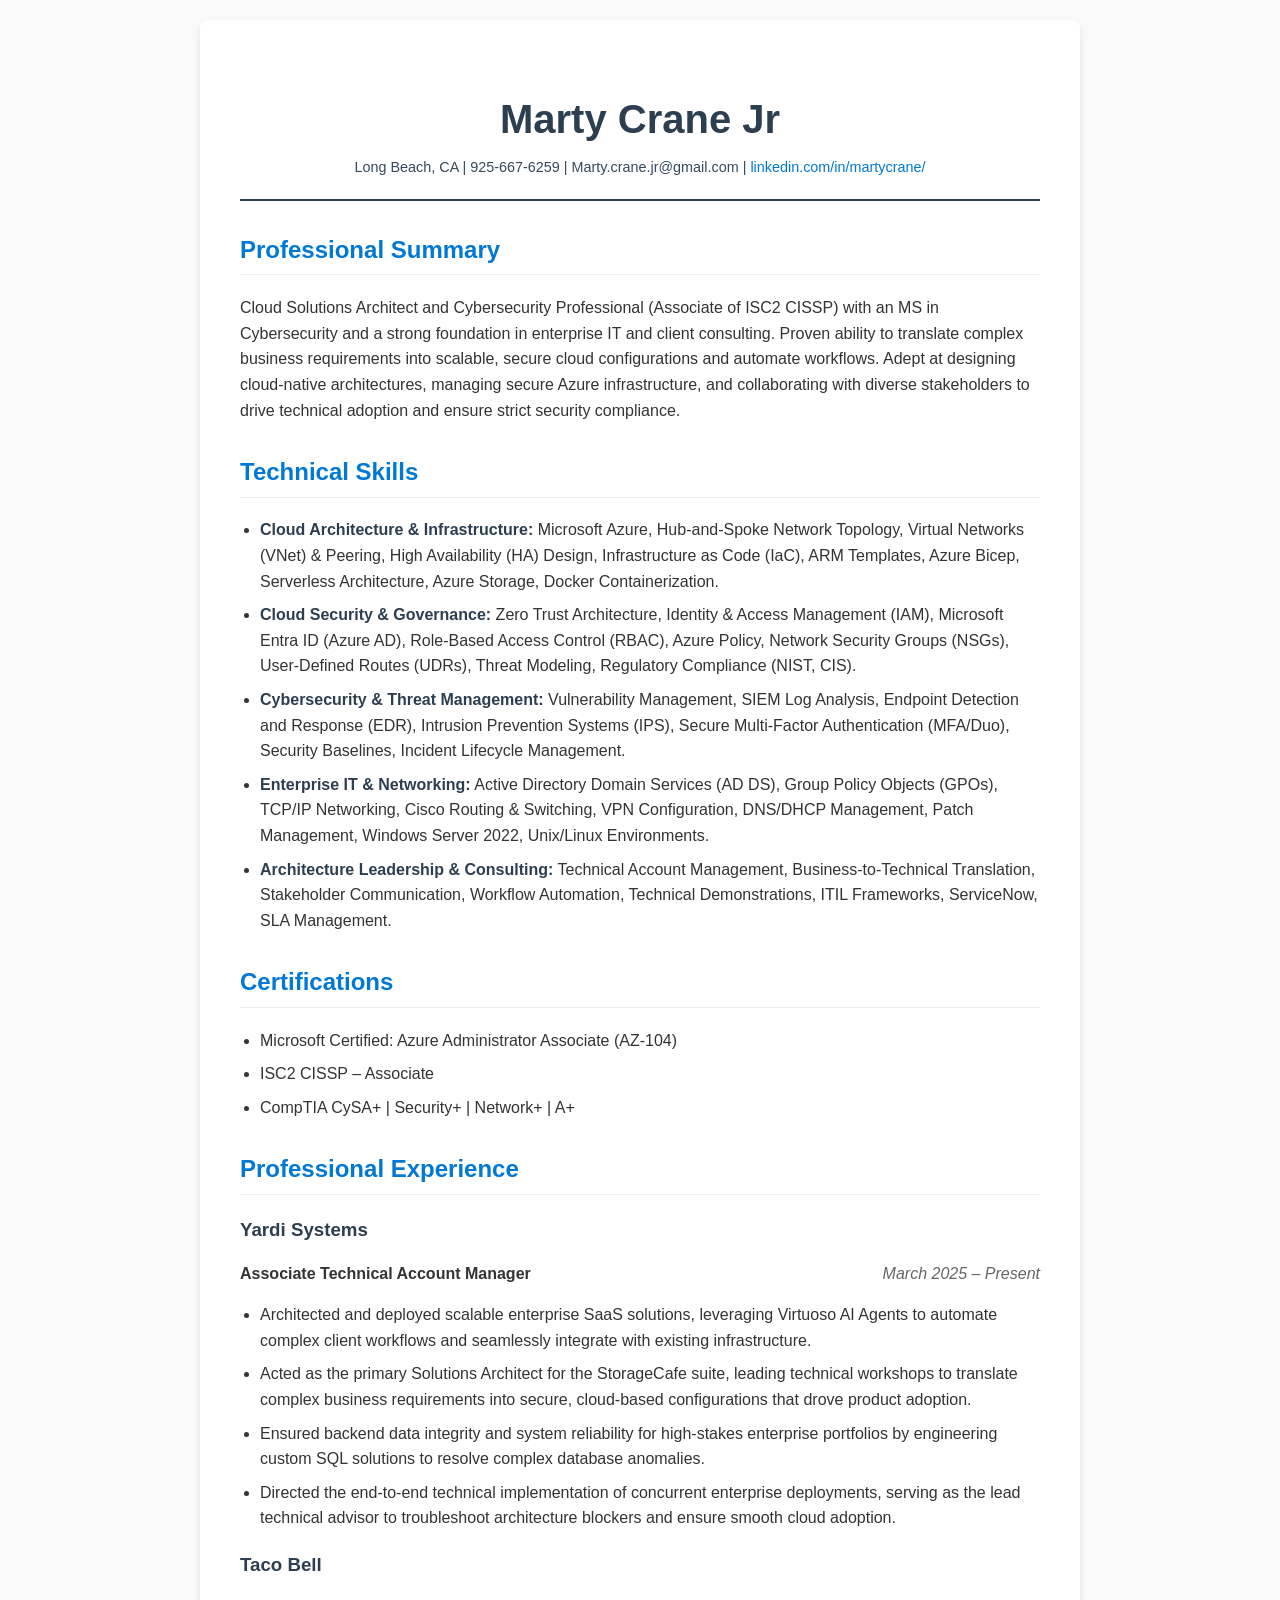
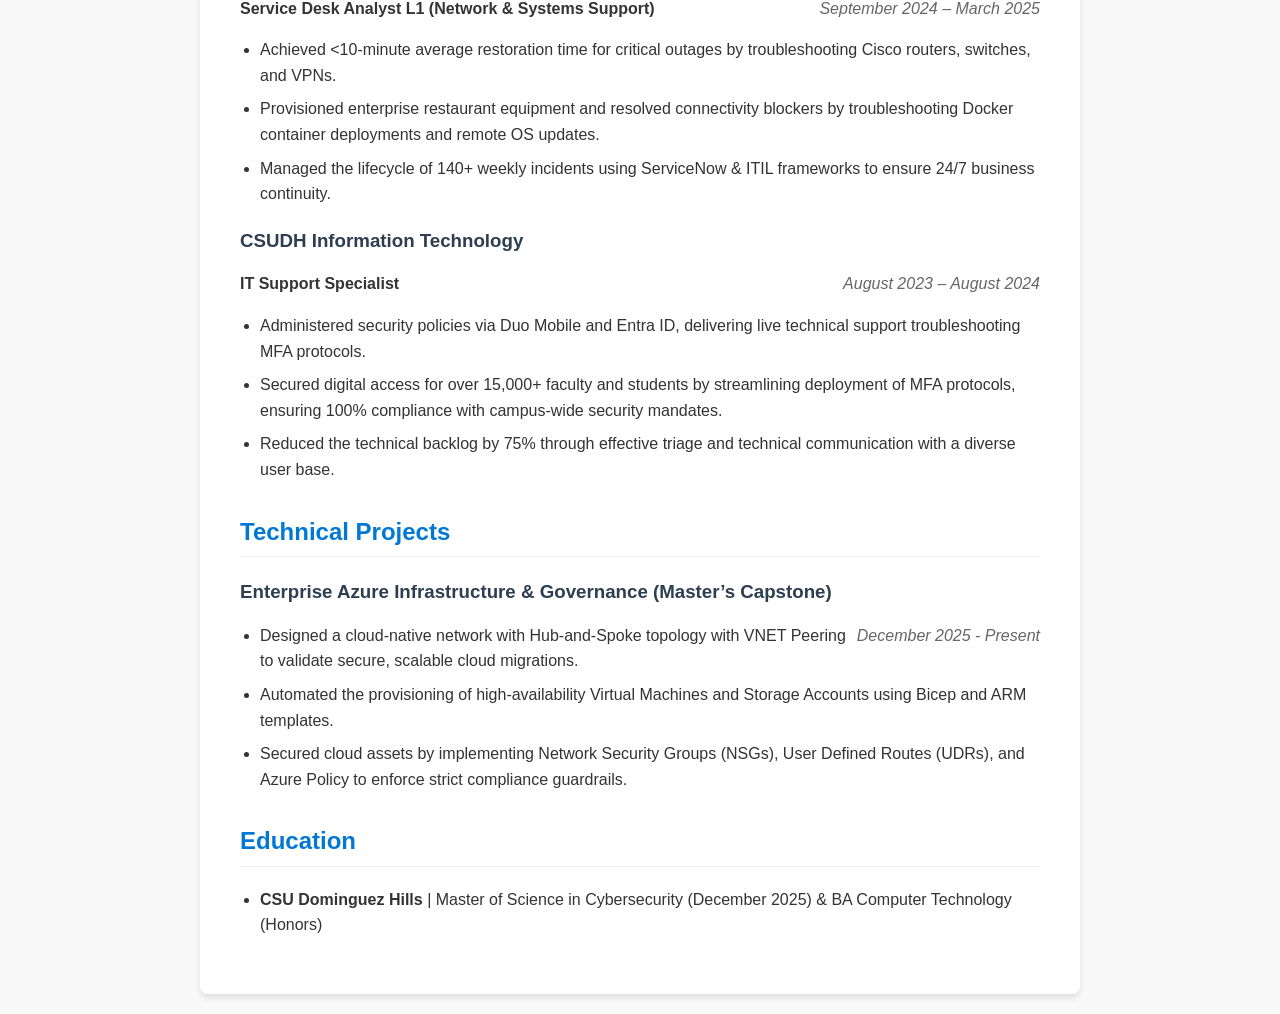
==== index.html @ 8e53faf8 "Initial commit of HTML/CSS resume" ====
<!DOCTYPE html>
<html lang="en">
<head>
    <meta charset="UTF-8">
    <meta name="viewport" content="width=device-width, initial-scale=1.0">
    <title>Marty Crane Jr - Cloud Solutions Architect</title>
    <style>
        :root {
            --primary-color: #2c3e50;
            --secondary-color: #34495e;
            --accent-color: #0078D4; /* Azure Blue */
            --text-color: #333;
            --bg-color: #f9f9f9;
        }

        body {
            font-family: 'Segoe UI', Tahoma, Geneva, Verdana, sans-serif;
            line-height: 1.6;
            color: var(--text-color);
            background-color: var(--bg-color);
            margin: 0;
            padding: 20px;
        }

        .resume-container {
            max-width: 800px;
            margin: 0 auto;
            background: #fff;
            padding: 40px;
            border-radius: 8px;
            box-shadow: 0 4px 6px rgba(0,0,0,0.1);
        }

        header {
            text-align: center;
            border-bottom: 2px solid var(--primary-color);
            padding-bottom: 20px;
            margin-bottom: 30px;
        }

        h1 {
            color: var(--primary-color);
            margin-bottom: 5px;
            font-size: 2.5em;
        }

        .contact-info {
            font-size: 0.9em;
            color: var(--secondary-color);
        }

        .contact-info a {
            color: var(--accent-color);
            text-decoration: none;
        }

        h2 {
            color: var(--accent-color);
            border-bottom: 1px solid #eee;
            padding-bottom: 5px;
            margin-top: 30px;
        }

        h3 {
            color: var(--primary-color);
            margin-bottom: 5px;
        }

        .job-title {
            font-weight: bold;
        }

        .date {
            float: right;
            color: #666;
            font-style: italic;
        }

        ul {
            padding-left: 20px;
        }

        li {
            margin-bottom: 8px;
        }

        .skills-category {
            font-weight: bold;
            color: var(--primary-color);
        }
    </style>
</head>
<body>

<div class="resume-container">
    <header>
        <h1>Marty Crane Jr</h1>
        <div class="contact-info">
            Long Beach, CA | 925-667-6259 | Marty.crane.jr@gmail.com | <a href="https://linkedin.com/in/martycrane/" target="_blank">linkedin.com/in/martycrane/</a>
        </div>
    </header>

    <section>
        <h2>Professional Summary</h2>
        <p>Cloud Solutions Architect and Cybersecurity Professional (Associate of ISC2 CISSP) with an MS in Cybersecurity and a strong foundation in enterprise IT and client consulting. Proven ability to translate complex business requirements into scalable, secure cloud configurations and automate workflows. Adept at designing cloud-native architectures, managing secure Azure infrastructure, and collaborating with diverse stakeholders to drive technical adoption and ensure strict security compliance.</p>
    </section>

    <section>
        <h2>Technical Skills</h2>
        <ul>
            <li><span class="skills-category">Cloud Architecture & Infrastructure:</span> Microsoft Azure, Hub-and-Spoke Network Topology, Virtual Networks (VNet) & Peering, High Availability (HA) Design, Infrastructure as Code (IaC), ARM Templates, Azure Bicep, Serverless Architecture, Azure Storage, Docker Containerization.</li>
            <li><span class="skills-category">Cloud Security & Governance:</span> Zero Trust Architecture, Identity & Access Management (IAM), Microsoft Entra ID (Azure AD), Role-Based Access Control (RBAC), Azure Policy, Network Security Groups (NSGs), User-Defined Routes (UDRs), Threat Modeling, Regulatory Compliance (NIST, CIS).</li>
            <li><span class="skills-category">Cybersecurity & Threat Management:</span> Vulnerability Management, SIEM Log Analysis, Endpoint Detection and Response (EDR), Intrusion Prevention Systems (IPS), Secure Multi-Factor Authentication (MFA/Duo), Security Baselines, Incident Lifecycle Management.</li>
            <li><span class="skills-category">Enterprise IT & Networking:</span> Active Directory Domain Services (AD DS), Group Policy Objects (GPOs), TCP/IP Networking, Cisco Routing & Switching, VPN Configuration, DNS/DHCP Management, Patch Management, Windows Server 2022, Unix/Linux Environments.</li>
            <li><span class="skills-category">Architecture Leadership & Consulting:</span> Technical Account Management, Business-to-Technical Translation, Stakeholder Communication, Workflow Automation, Technical Demonstrations, ITIL Frameworks, ServiceNow, SLA Management.</li>
        </ul>
    </section>

    <section>
        <h2>Certifications</h2>
        <ul>
            <li>Microsoft Certified: Azure Administrator Associate (AZ-104)</li>
            <li>ISC2 CISSP – Associate</li>
            <li>CompTIA CySA+ | Security+ | Network+ | A+</li>
        </ul>
    </section>

    <section>
        <h2>Professional Experience</h2>
        
        <div class="job">
            <h3>Yardi Systems</h3>
            <p><span class="job-title">Associate Technical Account Manager</span> <span class="date">March 2025 – Present</span></p>
            <ul>
                <li>Architected and deployed scalable enterprise SaaS solutions, leveraging Virtuoso AI Agents to automate complex client workflows and seamlessly integrate with existing infrastructure.</li>
                <li>Acted as the primary Solutions Architect for the StorageCafe suite, leading technical workshops to translate complex business requirements into secure, cloud-based configurations that drove product adoption.</li>
                <li>Ensured backend data integrity and system reliability for high-stakes enterprise portfolios by engineering custom SQL solutions to resolve complex database anomalies.</li>
                <li>Directed the end-to-end technical implementation of concurrent enterprise deployments, serving as the lead technical advisor to troubleshoot architecture blockers and ensure smooth cloud adoption.</li>
            </ul>
        </div>

        <div class="job">
            <h3>Taco Bell</h3>
            <p><span class="job-title">Service Desk Analyst L1 (Network & Systems Support)</span> <span class="date">September 2024 – March 2025</span></p>
            <ul>
                <li>Achieved <10-minute average restoration time for critical outages by troubleshooting Cisco routers, switches, and VPNs.</li>
                <li>Provisioned enterprise restaurant equipment and resolved connectivity blockers by troubleshooting Docker container deployments and remote OS updates.</li>
                <li>Managed the lifecycle of 140+ weekly incidents using ServiceNow & ITIL frameworks to ensure 24/7 business continuity.</li>
            </ul>
        </div>

        <div class="job">
            <h3>CSUDH Information Technology</h3>
            <p><span class="job-title">IT Support Specialist</span> <span class="date">August 2023 – August 2024</span></p>
            <ul>
                <li>Administered security policies via Duo Mobile and Entra ID, delivering live technical support troubleshooting MFA protocols.</li>
                <li>Secured digital access for over 15,000+ faculty and students by streamlining deployment of MFA protocols, ensuring 100% compliance with campus-wide security mandates.</li>
                <li>Reduced the technical backlog by 75% through effective triage and technical communication with a diverse user base.</li>
            </ul>
        </div>
    </section>

    <section>
        <h2>Technical Projects</h2>
        
        <div class="project">
            <h3>Enterprise Azure Infrastructure & Governance (Master’s Capstone)</h3>
            <p><span class="date">December 2025 - Present</span></p>
            <ul>
                <li>Designed a cloud-native network with Hub-and-Spoke topology with VNET Peering to validate secure, scalable cloud migrations.</li>
                <li>Automated the provisioning of high-availability Virtual Machines and Storage Accounts using Bicep and ARM templates.</li>
                <li>Secured cloud assets by implementing Network Security Groups (NSGs), User Defined Routes (UDRs), and Azure Policy to enforce strict compliance guardrails.</li>
            </ul>
        </div>
    </section>

    <section>
        <h2>Education</h2>
        <ul>
            <li><strong>CSU Dominguez Hills</strong> | Master of Science in Cybersecurity (December 2025) & BA Computer Technology (Honors)</li>
        </ul>
    </section>
</div>

</body>
</html>
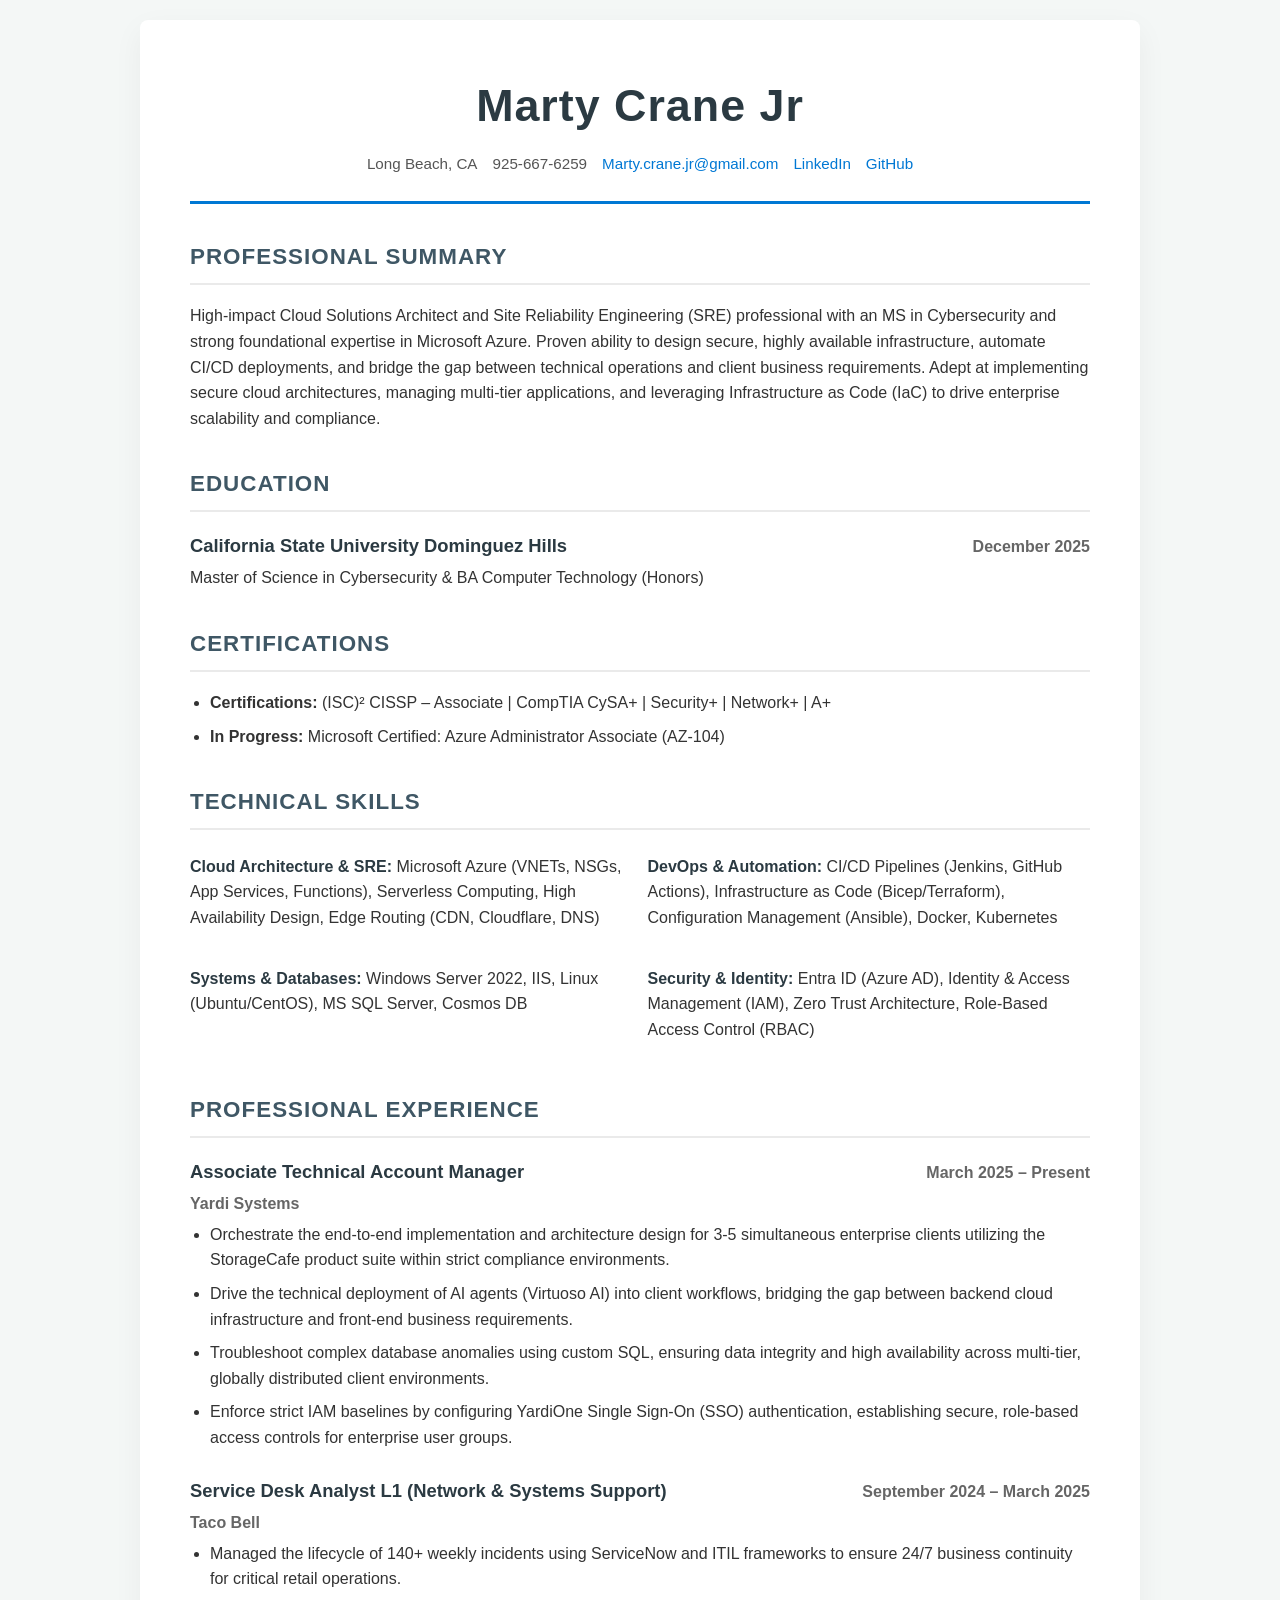
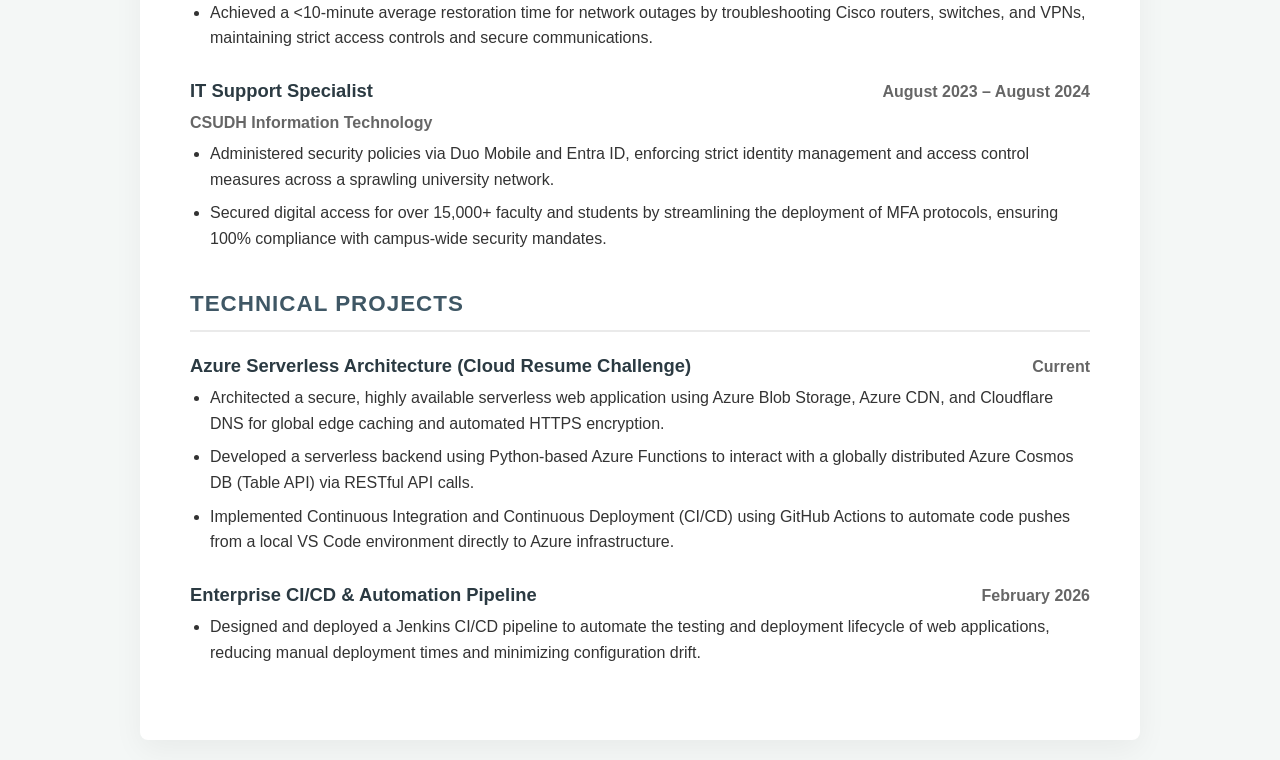
==== commit 08e40b0b: "Updated resume to Cloud Architect focus" ====
--- a/index.html
+++ b/index.html
@@ -6,15 +6,16 @@
     <title>Marty Crane Jr - Cloud Solutions Architect</title>
     <style>
         :root {
-            --primary-color: #2c3e50;
-            --secondary-color: #34495e;
+            --primary-color: #2b3a42;
+            --secondary-color: #3f5765;
             --accent-color: #0078D4; /* Azure Blue */
-            --text-color: #333;
-            --bg-color: #f9f9f9;
+            --text-color: #333333;
+            --bg-color: #f4f7f6;
+            --container-bg: #ffffff;
         }
 
         body {
-            font-family: 'Segoe UI', Tahoma, Geneva, Verdana, sans-serif;
+            font-family: 'Segoe UI', Roboto, Helvetica, Arial, sans-serif;
             line-height: 1.6;
             color: var(--text-color);
             background-color: var(--bg-color);
@@ -22,61 +23,90 @@
             padding: 20px;
         }
 
-        .resume-container {
-            max-width: 800px;
+        .container {
+            max-width: 900px;
             margin: 0 auto;
-            background: #fff;
-            padding: 40px;
+            background: var(--container-bg);
+            padding: 50px;
             border-radius: 8px;
-            box-shadow: 0 4px 6px rgba(0,0,0,0.1);
+            box-shadow: 0 10px 30px rgba(0, 0, 0, 0.05);
         }
 
         header {
             text-align: center;
-            border-bottom: 2px solid var(--primary-color);
-            padding-bottom: 20px;
+            border-bottom: 3px solid var(--accent-color);
+            padding-bottom: 25px;
             margin-bottom: 30px;
         }
 
         h1 {
-            color: var(--primary-color);
-            margin-bottom: 5px;
-            font-size: 2.5em;
+            margin: 0;
+            color: var(--primary-color);
+            font-size: 2.8em;
+            letter-spacing: 1px;
         }
 
         .contact-info {
-            font-size: 0.9em;
-            color: var(--secondary-color);
+            font-size: 0.95em;
+            color: #555;
+            margin-top: 10px;
+            display: flex;
+            flex-wrap: wrap;
+            justify-content: center;
+            gap: 15px;
         }
 
         .contact-info a {
             color: var(--accent-color);
             text-decoration: none;
+            transition: color 0.3s ease;
+        }
+
+        .contact-info a:hover {
+            color: var(--primary-color);
+            text-decoration: underline;
         }
 
         h2 {
-            color: var(--accent-color);
-            border-bottom: 1px solid #eee;
-            padding-bottom: 5px;
-            margin-top: 30px;
-        }
-
-        h3 {
-            color: var(--primary-color);
+            color: var(--secondary-color);
+            border-bottom: 2px solid #eaeaea;
+            padding-bottom: 8px;
+            margin-top: 35px;
+            font-size: 1.4em;
+            text-transform: uppercase;
+            letter-spacing: 1px;
+        }
+
+        .section-item {
+            margin-bottom: 25px;
+        }
+
+        .flex-heading {
+            display: flex;
+            justify-content: space-between;
+            align-items: baseline;
+            flex-wrap: wrap;
             margin-bottom: 5px;
         }
 
-        .job-title {
-            font-weight: bold;
-        }
-
-        .date {
-            float: right;
+        .job-title, .project-title {
+            font-weight: 700;
+            color: var(--primary-color);
+            font-size: 1.15em;
+        }
+
+        .company, .date {
+            font-weight: 600;
             color: #666;
-            font-style: italic;
+        }
+
+        p {
+            margin-top: 5px;
+            margin-bottom: 15px;
         }
 
         ul {
+            margin-top: 5px;
             padding-left: 20px;
         }
 
@@ -84,103 +114,150 @@
             margin-bottom: 8px;
         }
 
-        .skills-category {
-            font-weight: bold;
-            color: var(--primary-color);
+        .skills-grid {
+            display: grid;
+            grid-template-columns: 1fr;
+            gap: 15px;
+        }
+
+        .skills-category strong {
+            color: var(--primary-color);
+        }
+
+        .counter-section {
+            text-align: center;
+            margin-top: 40px;
+            padding-top: 20px;
+            border-top: 1px dashed #ccc;
+            font-size: 0.9em;
+            color: #777;
+        }
+
+        @media (min-width: 768px) {
+            .skills-grid {
+                grid-template-columns: 1fr 1fr;
+            }
         }
     </style>
 </head>
 <body>
-
-<div class="resume-container">
-    <header>
-        <h1>Marty Crane Jr</h1>
-        <div class="contact-info">
-            Long Beach, CA | 925-667-6259 | Marty.crane.jr@gmail.com | <a href="https://linkedin.com/in/martycrane/" target="_blank">linkedin.com/in/martycrane/</a>
-        </div>
-    </header>
-
-    <section>
-        <h2>Professional Summary</h2>
-        <p>Cloud Solutions Architect and Cybersecurity Professional (Associate of ISC2 CISSP) with an MS in Cybersecurity and a strong foundation in enterprise IT and client consulting. Proven ability to translate complex business requirements into scalable, secure cloud configurations and automate workflows. Adept at designing cloud-native architectures, managing secure Azure infrastructure, and collaborating with diverse stakeholders to drive technical adoption and ensure strict security compliance.</p>
-    </section>
-
-    <section>
-        <h2>Technical Skills</h2>
-        <ul>
-            <li><span class="skills-category">Cloud Architecture & Infrastructure:</span> Microsoft Azure, Hub-and-Spoke Network Topology, Virtual Networks (VNet) & Peering, High Availability (HA) Design, Infrastructure as Code (IaC), ARM Templates, Azure Bicep, Serverless Architecture, Azure Storage, Docker Containerization.</li>
-            <li><span class="skills-category">Cloud Security & Governance:</span> Zero Trust Architecture, Identity & Access Management (IAM), Microsoft Entra ID (Azure AD), Role-Based Access Control (RBAC), Azure Policy, Network Security Groups (NSGs), User-Defined Routes (UDRs), Threat Modeling, Regulatory Compliance (NIST, CIS).</li>
-            <li><span class="skills-category">Cybersecurity & Threat Management:</span> Vulnerability Management, SIEM Log Analysis, Endpoint Detection and Response (EDR), Intrusion Prevention Systems (IPS), Secure Multi-Factor Authentication (MFA/Duo), Security Baselines, Incident Lifecycle Management.</li>
-            <li><span class="skills-category">Enterprise IT & Networking:</span> Active Directory Domain Services (AD DS), Group Policy Objects (GPOs), TCP/IP Networking, Cisco Routing & Switching, VPN Configuration, DNS/DHCP Management, Patch Management, Windows Server 2022, Unix/Linux Environments.</li>
-            <li><span class="skills-category">Architecture Leadership & Consulting:</span> Technical Account Management, Business-to-Technical Translation, Stakeholder Communication, Workflow Automation, Technical Demonstrations, ITIL Frameworks, ServiceNow, SLA Management.</li>
-        </ul>
-    </section>
-
-    <section>
-        <h2>Certifications</h2>
-        <ul>
-            <li>Microsoft Certified: Azure Administrator Associate (AZ-104)</li>
-            <li>ISC2 CISSP – Associate</li>
-            <li>CompTIA CySA+ | Security+ | Network+ | A+</li>
-        </ul>
-    </section>
-
-    <section>
-        <h2>Professional Experience</h2>
-        
-        <div class="job">
-            <h3>Yardi Systems</h3>
-            <p><span class="job-title">Associate Technical Account Manager</span> <span class="date">March 2025 – Present</span></p>
+    <div class="container">
+        <header>
+            <h1>Marty Crane Jr</h1>
+            <div class="contact-info">
+                <span>Long Beach, CA</span>
+                <span>925-667-6259</span>
+                <a href="mailto:Marty.crane.jr@gmail.com">Marty.crane.jr@gmail.com</a>
+                <a href="https://linkedin.com/in/martycrane/" target="_blank">LinkedIn</a>
+                <a href="https://github.com/MrGolbez" target="_blank">GitHub</a>
+            </div>
+        </header>
+
+        <section>
+            <h2>Professional Summary</h2>
+            <p>High-impact Cloud Solutions Architect and Site Reliability Engineering (SRE) professional with an MS in Cybersecurity and strong foundational expertise in Microsoft Azure. Proven ability to design secure, highly available infrastructure, automate CI/CD deployments, and bridge the gap between technical operations and client business requirements. Adept at implementing secure cloud architectures, managing multi-tier applications, and leveraging Infrastructure as Code (IaC) to drive enterprise scalability and compliance.</p>
+        </section>
+
+        <section>
+            <h2>Education</h2>
+            <div class="section-item">
+                <div class="flex-heading">
+                    <span class="job-title">California State University Dominguez Hills</span>
+                    <span class="date">December 2025</span>
+                </div>
+                <p>Master of Science in Cybersecurity & BA Computer Technology (Honors)</p>
+            </div>
+        </section>
+
+        <section>
+            <h2>Certifications</h2>
             <ul>
-                <li>Architected and deployed scalable enterprise SaaS solutions, leveraging Virtuoso AI Agents to automate complex client workflows and seamlessly integrate with existing infrastructure.</li>
-                <li>Acted as the primary Solutions Architect for the StorageCafe suite, leading technical workshops to translate complex business requirements into secure, cloud-based configurations that drove product adoption.</li>
-                <li>Ensured backend data integrity and system reliability for high-stakes enterprise portfolios by engineering custom SQL solutions to resolve complex database anomalies.</li>
-                <li>Directed the end-to-end technical implementation of concurrent enterprise deployments, serving as the lead technical advisor to troubleshoot architecture blockers and ensure smooth cloud adoption.</li>
+                <li><strong>Certifications:</strong> (ISC)² CISSP – Associate | CompTIA CySA+ | Security+ | Network+ | A+</li>
+                <li><strong>In Progress:</strong> Microsoft Certified: Azure Administrator Associate (AZ-104)</li>
             </ul>
-        </div>
-
-        <div class="job">
-            <h3>Taco Bell</h3>
-            <p><span class="job-title">Service Desk Analyst L1 (Network & Systems Support)</span> <span class="date">September 2024 – March 2025</span></p>
-            <ul>
-                <li>Achieved <10-minute average restoration time for critical outages by troubleshooting Cisco routers, switches, and VPNs.</li>
-                <li>Provisioned enterprise restaurant equipment and resolved connectivity blockers by troubleshooting Docker container deployments and remote OS updates.</li>
-                <li>Managed the lifecycle of 140+ weekly incidents using ServiceNow & ITIL frameworks to ensure 24/7 business continuity.</li>
-            </ul>
-        </div>
-
-        <div class="job">
-            <h3>CSUDH Information Technology</h3>
-            <p><span class="job-title">IT Support Specialist</span> <span class="date">August 2023 – August 2024</span></p>
-            <ul>
-                <li>Administered security policies via Duo Mobile and Entra ID, delivering live technical support troubleshooting MFA protocols.</li>
-                <li>Secured digital access for over 15,000+ faculty and students by streamlining deployment of MFA protocols, ensuring 100% compliance with campus-wide security mandates.</li>
-                <li>Reduced the technical backlog by 75% through effective triage and technical communication with a diverse user base.</li>
-            </ul>
-        </div>
-    </section>
-
-    <section>
-        <h2>Technical Projects</h2>
-        
-        <div class="project">
-            <h3>Enterprise Azure Infrastructure & Governance (Master’s Capstone)</h3>
-            <p><span class="date">December 2025 - Present</span></p>
-            <ul>
-                <li>Designed a cloud-native network with Hub-and-Spoke topology with VNET Peering to validate secure, scalable cloud migrations.</li>
-                <li>Automated the provisioning of high-availability Virtual Machines and Storage Accounts using Bicep and ARM templates.</li>
-                <li>Secured cloud assets by implementing Network Security Groups (NSGs), User Defined Routes (UDRs), and Azure Policy to enforce strict compliance guardrails.</li>
-            </ul>
-        </div>
-    </section>
-
-    <section>
-        <h2>Education</h2>
-        <ul>
-            <li><strong>CSU Dominguez Hills</strong> | Master of Science in Cybersecurity (December 2025) & BA Computer Technology (Honors)</li>
-        </ul>
-    </section>
-</div>
-
-</body>
-</html>+        </section>
+
+        <section>
+            <h2>Technical Skills</h2>
+            <div class="skills-grid">
+                <div class="skills-category">
+                    <p><strong>Cloud Architecture & SRE:</strong> Microsoft Azure (VNETs, NSGs, App Services, Functions), Serverless Computing, High Availability Design, Edge Routing (CDN, Cloudflare, DNS)</p>
+                </div>
+                <div class="skills-category">
+                    <p><strong>DevOps & Automation:</strong> CI/CD Pipelines (Jenkins, GitHub Actions), Infrastructure as Code (Bicep/Terraform), Configuration Management (Ansible), Docker, Kubernetes</p>
+                </div>
+                <div class="skills-category">
+                    <p><strong>Systems & Databases:</strong> Windows Server 2022, IIS, Linux (Ubuntu/CentOS), MS SQL Server, Cosmos DB</p>
+                </div>
+                <div class="skills-category">
+                    <p><strong>Security & Identity:</strong> Entra ID (Azure AD), Identity & Access Management (IAM), Zero Trust Architecture, Role-Based Access Control (RBAC)</p>
+                </div>
+            </div>
+        </section>
+
+        <section>
+            <h2>Professional Experience</h2>
+            
+            <div class="section-item">
+                <div class="flex-heading">
+                    <span class="job-title">Associate Technical Account Manager</span>
+                    <span class="date">March 2025 – Present</span>
+                </div>
+                <div class="company">Yardi Systems</div>
+                <ul>
+                    <li>Orchestrate the end-to-end implementation and architecture design for 3-5 simultaneous enterprise clients utilizing the StorageCafe product suite within strict compliance environments.</li>
+                    <li>Drive the technical deployment of AI agents (Virtuoso AI) into client workflows, bridging the gap between backend cloud infrastructure and front-end business requirements.</li>
+                    <li>Troubleshoot complex database anomalies using custom SQL, ensuring data integrity and high availability across multi-tier, globally distributed client environments.</li>
+                    <li>Enforce strict IAM baselines by configuring YardiOne Single Sign-On (SSO) authentication, establishing secure, role-based access controls for enterprise user groups.</li>
+                </ul>
+            </div>
+
+            <div class="section-item">
+                <div class="flex-heading">
+                    <span class="job-title">Service Desk Analyst L1 (Network & Systems Support)</span>
+                    <span class="date">September 2024 – March 2025</span>
+                </div>
+                <div class="company">Taco Bell</div>
+                <ul>
+                    <li>Managed the lifecycle of 140+ weekly incidents using ServiceNow and ITIL frameworks to ensure 24/7 business continuity for critical retail operations.</li>
+                    <li>Achieved a <10-minute average restoration time for network outages by troubleshooting Cisco routers, switches, and VPNs, maintaining strict access controls and secure communications.</li>
+                </ul>
+            </div>
+
+            <div class="section-item">
+                <div class="flex-heading">
+                    <span class="job-title">IT Support Specialist</span>
+                    <span class="date">August 2023 – August 2024</span>
+                </div>
+                <div class="company">CSUDH Information Technology</div>
+                <ul>
+                    <li>Administered security policies via Duo Mobile and Entra ID, enforcing strict identity management and access control measures across a sprawling university network.</li>
+                    <li>Secured digital access for over 15,000+ faculty and students by streamlining the deployment of MFA protocols, ensuring 100% compliance with campus-wide security mandates.</li>
+                </ul>
+            </div>
+        </section>
+
+        <section>
+            <h2>Technical Projects</h2>
+            
+            <div class="section-item">
+                <div class="flex-heading">
+                    <span class="project-title">Azure Serverless Architecture (Cloud Resume Challenge)</span>
+                    <span class="date">Current</span>
+                </div>
+                <ul>
+                    <li>Architected a secure, highly available serverless web application using Azure Blob Storage, Azure CDN, and Cloudflare DNS for global edge caching and automated HTTPS encryption.</li>
+                    <li>Developed a serverless backend using Python-based Azure Functions to interact with a globally distributed Azure Cosmos DB (Table API) via RESTful API calls.</li>
+                    <li>Implemented Continuous Integration and Continuous Deployment (CI/CD) using GitHub Actions to automate code pushes from a local VS Code environment directly to Azure infrastructure.</li>
+                </ul>
+            </div>
+
+            <div class="section-item">
+                <div class="flex-heading">
+                    <span class="project-title">Enterprise CI/CD & Automation Pipeline</span>
+                    <span class="date">February 2026</span>
+                </div>
+                <ul>
+                    <li>Designed and deployed a Jenkins CI/CD pipeline to automate the testing and deployment lifecycle of web applications, reducing manual deployment times and minimizing configuration drift.</li>
+                </ul>
+            </div>
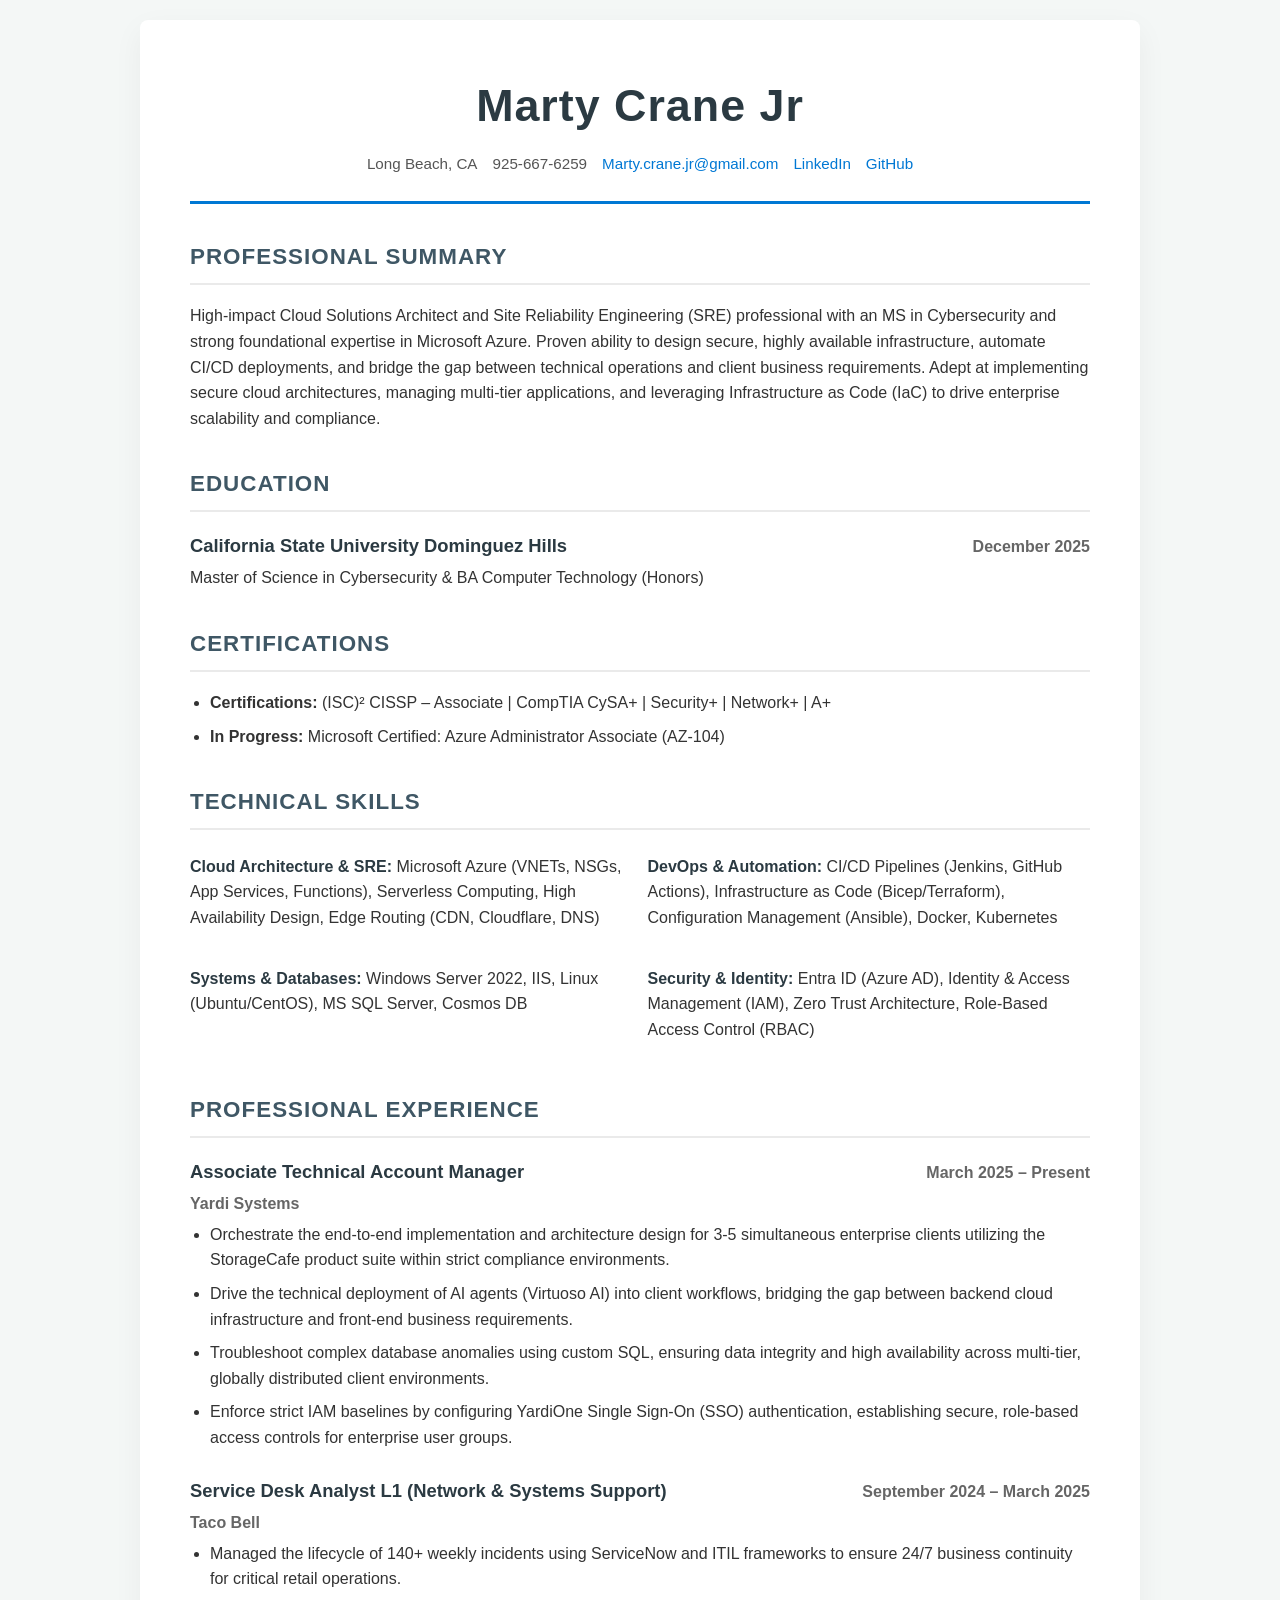
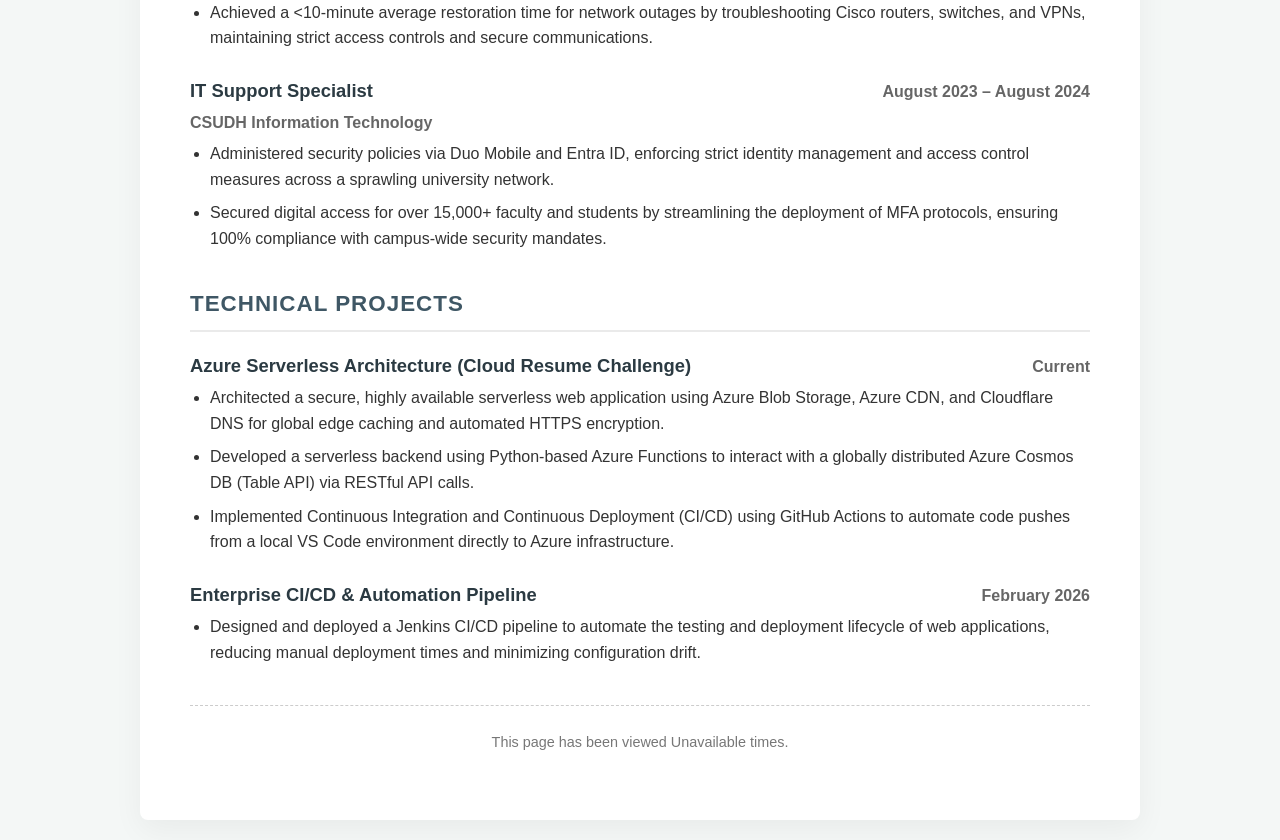
==== commit e6379e5d: "Add visitor count feature to resume page" ====
--- a/index.html
+++ b/index.html
@@ -260,4 +260,47 @@
                 <ul>
                     <li>Designed and deployed a Jenkins CI/CD pipeline to automate the testing and deployment lifecycle of web applications, reducing manual deployment times and minimizing configuration drift.</li>
                 </ul>
-            </div>+            </div>
+        </section>
+
+        <footer class="counter-section">
+            <p>This page has been viewed <span id="visitor-count" data-api-url="">Loading...</span> times.</p>
+        </footer>
+    </div>
+
+    <script>
+        async function loadVisitorCount() {
+            const counterElement = document.getElementById("visitor-count");
+
+            if (!counterElement) {
+                return;
+            }
+
+            const configuredApiUrl = counterElement.dataset.apiUrl;
+            const isLocalHost = window.location.hostname === "localhost" || window.location.hostname === "127.0.0.1" || window.location.hostname === "";
+            const apiUrl = configuredApiUrl || (isLocalHost
+                ? "http://localhost:7071/api/GetResumeCounter"
+                : "/api/GetResumeCounter");
+
+            try {
+                const response = await fetch(apiUrl, {
+                    method: "GET",
+                    headers: { "Accept": "application/json" }
+                });
+
+                if (!response.ok) {
+                    throw new Error("Counter request failed.");
+                }
+
+                const data = await response.json();
+                counterElement.textContent = typeof data.count === "number" ? String(data.count) : "Unavailable";
+            } catch (error) {
+                console.error("Unable to load visitor count.", error);
+                counterElement.textContent = "Unavailable";
+            }
+        }
+
+        loadVisitorCount();
+    </script>
+</body>
+</html>
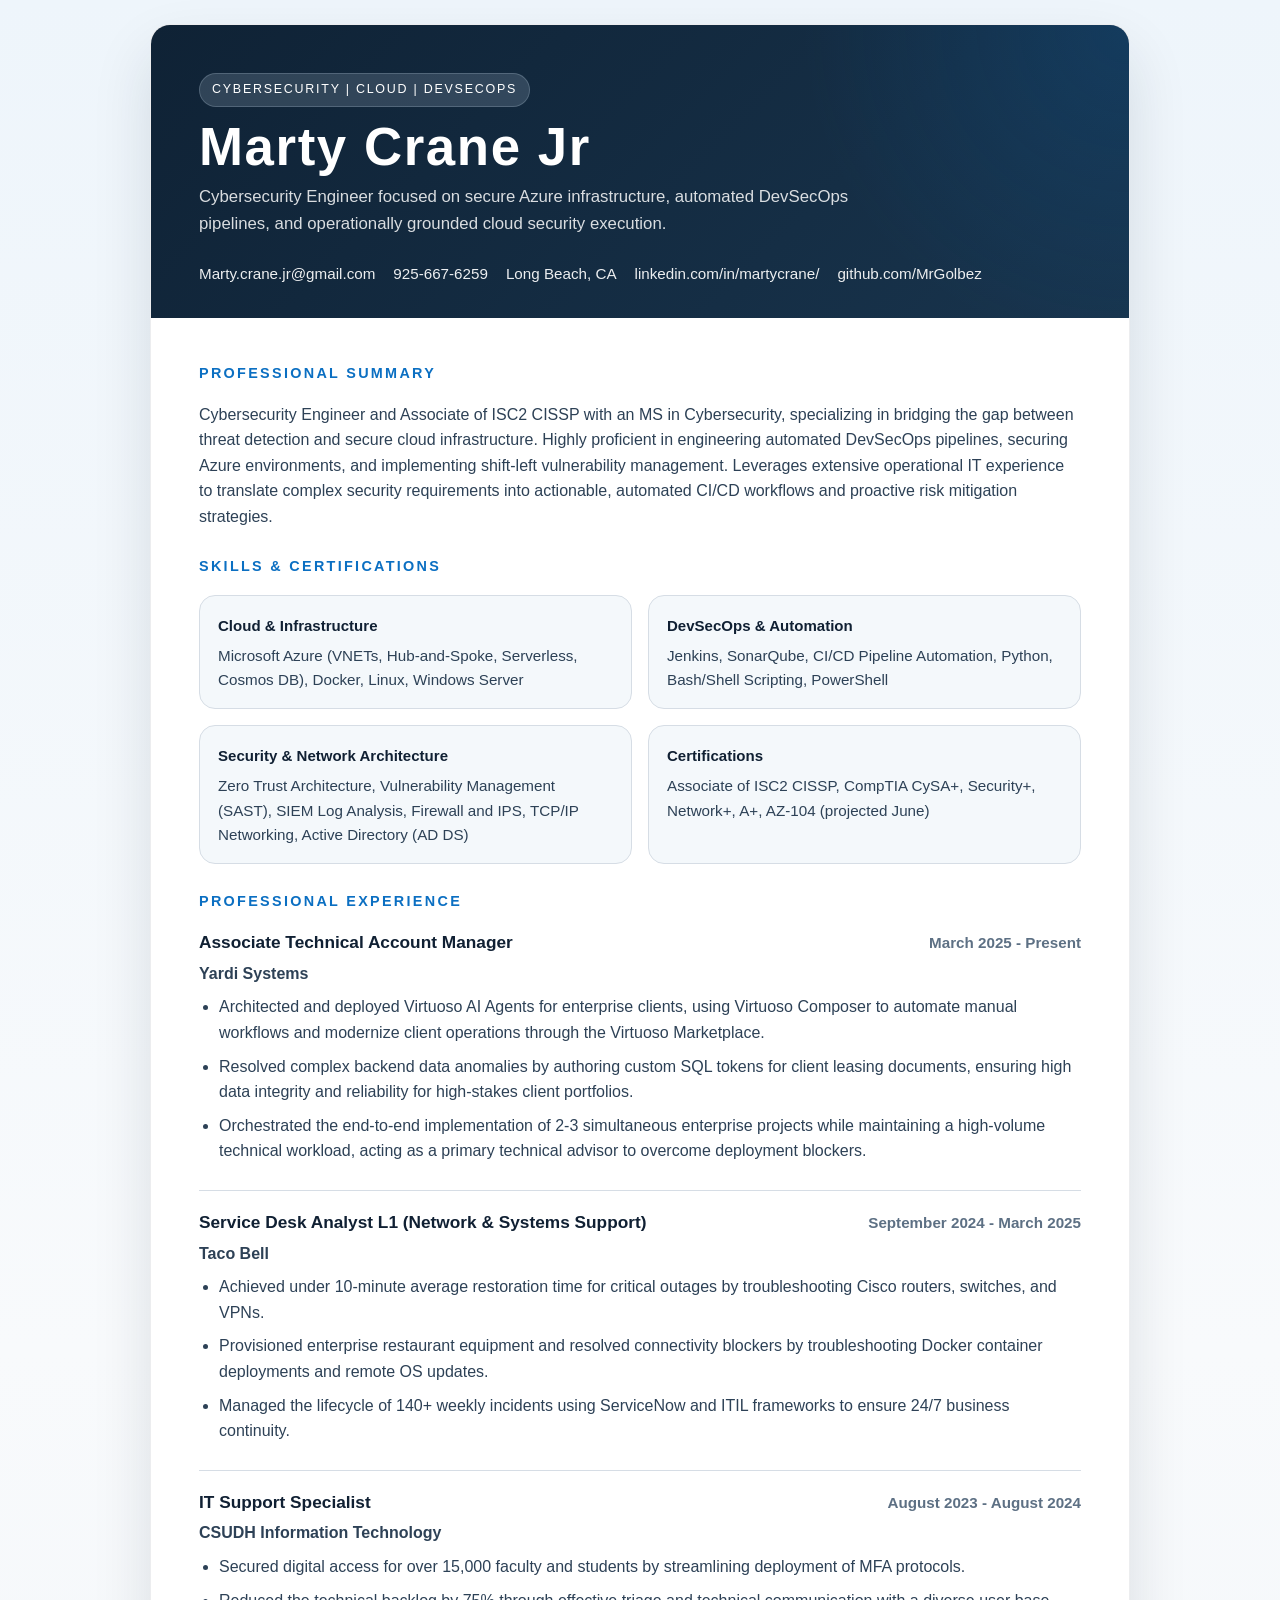
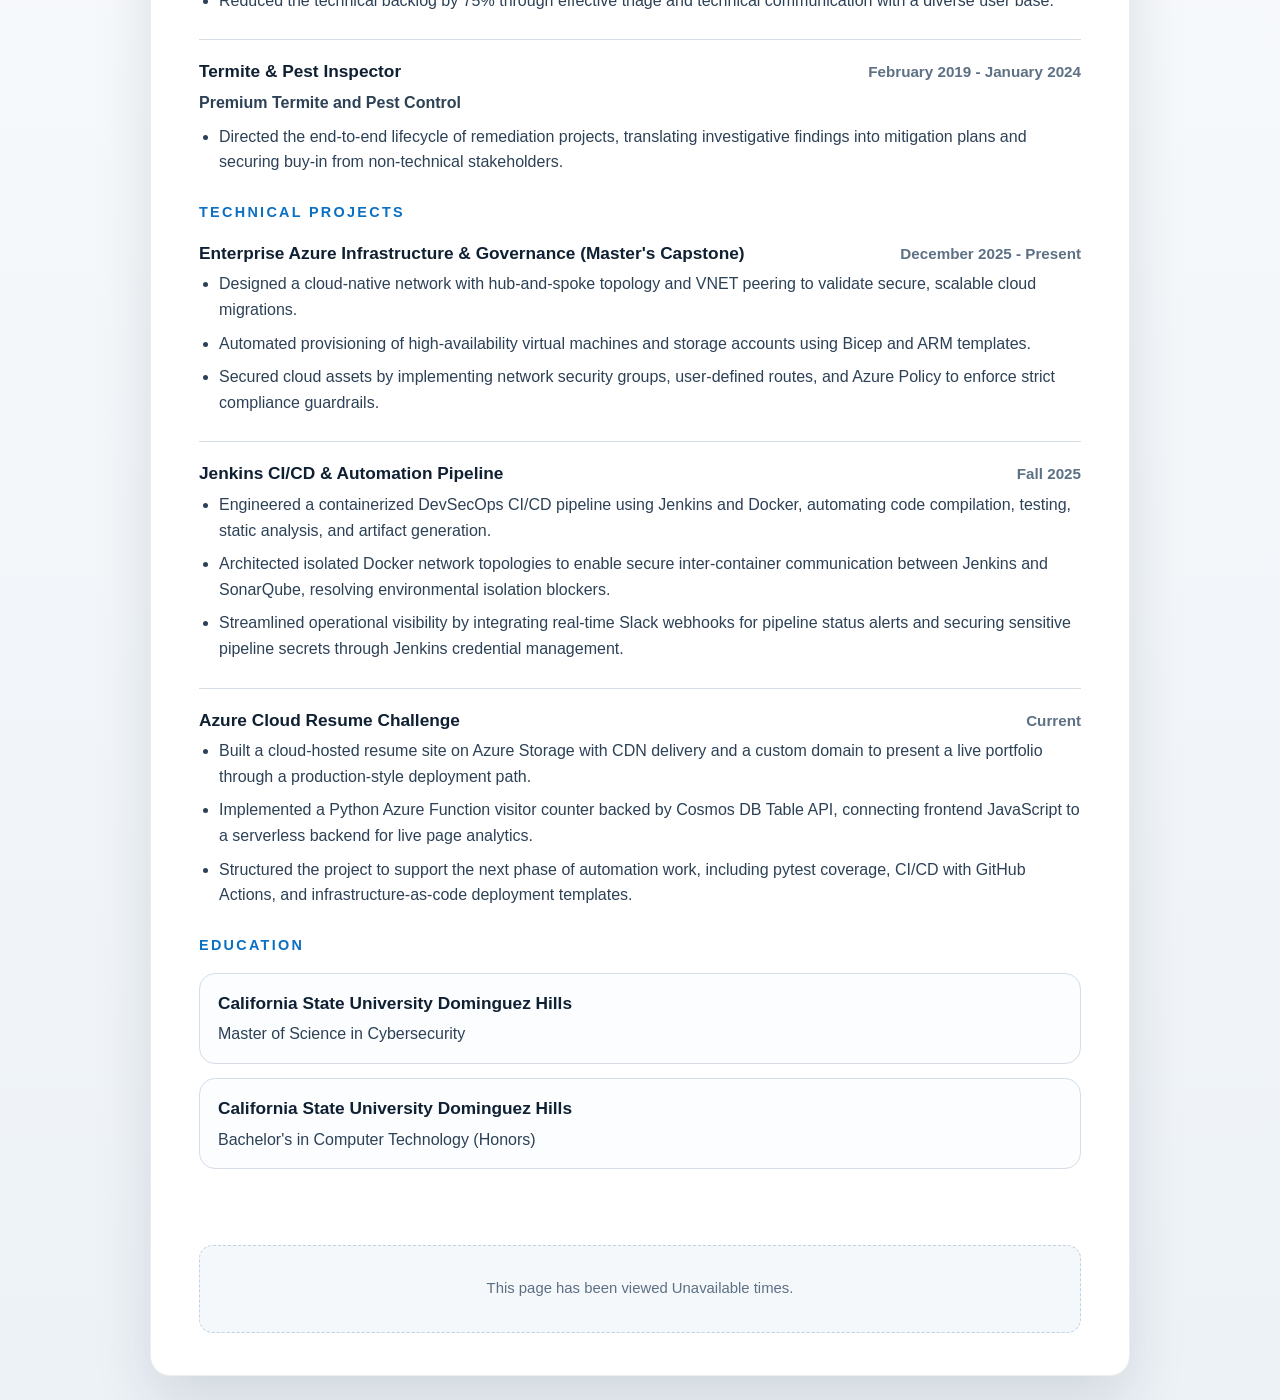
==== commit da70a4e2: "Split front end code into html, css, and js files for easier maintenance" ====
--- a/index.html
+++ b/index.html
@@ -3,304 +3,165 @@
 <head>
     <meta charset="UTF-8">
     <meta name="viewport" content="width=device-width, initial-scale=1.0">
-    <title>Marty Crane Jr - Cloud Solutions Architect</title>
-    <style>
-        :root {
-            --primary-color: #2b3a42;
-            --secondary-color: #3f5765;
-            --accent-color: #0078D4; /* Azure Blue */
-            --text-color: #333333;
-            --bg-color: #f4f7f6;
-            --container-bg: #ffffff;
-        }
-
-        body {
-            font-family: 'Segoe UI', Roboto, Helvetica, Arial, sans-serif;
-            line-height: 1.6;
-            color: var(--text-color);
-            background-color: var(--bg-color);
-            margin: 0;
-            padding: 20px;
-        }
-
-        .container {
-            max-width: 900px;
-            margin: 0 auto;
-            background: var(--container-bg);
-            padding: 50px;
-            border-radius: 8px;
-            box-shadow: 0 10px 30px rgba(0, 0, 0, 0.05);
-        }
-
-        header {
-            text-align: center;
-            border-bottom: 3px solid var(--accent-color);
-            padding-bottom: 25px;
-            margin-bottom: 30px;
-        }
-
-        h1 {
-            margin: 0;
-            color: var(--primary-color);
-            font-size: 2.8em;
-            letter-spacing: 1px;
-        }
-
-        .contact-info {
-            font-size: 0.95em;
-            color: #555;
-            margin-top: 10px;
-            display: flex;
-            flex-wrap: wrap;
-            justify-content: center;
-            gap: 15px;
-        }
-
-        .contact-info a {
-            color: var(--accent-color);
-            text-decoration: none;
-            transition: color 0.3s ease;
-        }
-
-        .contact-info a:hover {
-            color: var(--primary-color);
-            text-decoration: underline;
-        }
-
-        h2 {
-            color: var(--secondary-color);
-            border-bottom: 2px solid #eaeaea;
-            padding-bottom: 8px;
-            margin-top: 35px;
-            font-size: 1.4em;
-            text-transform: uppercase;
-            letter-spacing: 1px;
-        }
-
-        .section-item {
-            margin-bottom: 25px;
-        }
-
-        .flex-heading {
-            display: flex;
-            justify-content: space-between;
-            align-items: baseline;
-            flex-wrap: wrap;
-            margin-bottom: 5px;
-        }
-
-        .job-title, .project-title {
-            font-weight: 700;
-            color: var(--primary-color);
-            font-size: 1.15em;
-        }
-
-        .company, .date {
-            font-weight: 600;
-            color: #666;
-        }
-
-        p {
-            margin-top: 5px;
-            margin-bottom: 15px;
-        }
-
-        ul {
-            margin-top: 5px;
-            padding-left: 20px;
-        }
-
-        li {
-            margin-bottom: 8px;
-        }
-
-        .skills-grid {
-            display: grid;
-            grid-template-columns: 1fr;
-            gap: 15px;
-        }
-
-        .skills-category strong {
-            color: var(--primary-color);
-        }
-
-        .counter-section {
-            text-align: center;
-            margin-top: 40px;
-            padding-top: 20px;
-            border-top: 1px dashed #ccc;
-            font-size: 0.9em;
-            color: #777;
-        }
-
-        @media (min-width: 768px) {
-            .skills-grid {
-                grid-template-columns: 1fr 1fr;
-            }
-        }
-    </style>
+    <title>Marty Crane Jr - Cybersecurity Engineer</title>
+    <link rel="stylesheet" href="styles.css">
 </head>
 <body>
     <div class="container">
         <header>
+            <span class="eyebrow">Cybersecurity | Cloud | DevSecOps</span>
             <h1>Marty Crane Jr</h1>
+            <p class="headline">Cybersecurity Engineer focused on secure Azure infrastructure, automated DevSecOps pipelines, and operationally grounded cloud security execution.</p>
             <div class="contact-info">
+                <a href="mailto:Marty.crane.jr@gmail.com">Marty.crane.jr@gmail.com</a>
+                <span>925-667-6259</span>
                 <span>Long Beach, CA</span>
-                <span>925-667-6259</span>
-                <a href="mailto:Marty.crane.jr@gmail.com">Marty.crane.jr@gmail.com</a>
-                <a href="https://linkedin.com/in/martycrane/" target="_blank">LinkedIn</a>
-                <a href="https://github.com/MrGolbez" target="_blank">GitHub</a>
+                <a href="https://linkedin.com/in/martycrane/" target="_blank" rel="noreferrer">linkedin.com/in/martycrane/</a>
+                <a href="https://github.com/MrGolbez" target="_blank" rel="noreferrer">github.com/MrGolbez</a>
             </div>
         </header>
 
-        <section>
-            <h2>Professional Summary</h2>
-            <p>High-impact Cloud Solutions Architect and Site Reliability Engineering (SRE) professional with an MS in Cybersecurity and strong foundational expertise in Microsoft Azure. Proven ability to design secure, highly available infrastructure, automate CI/CD deployments, and bridge the gap between technical operations and client business requirements. Adept at implementing secure cloud architectures, managing multi-tier applications, and leveraging Infrastructure as Code (IaC) to drive enterprise scalability and compliance.</p>
-        </section>
+        <main>
+            <section>
+                <h2>Professional Summary</h2>
+                <p class="summary">Cybersecurity Engineer and Associate of ISC2 CISSP with an MS in Cybersecurity, specializing in bridging the gap between threat detection and secure cloud infrastructure. Highly proficient in engineering automated DevSecOps pipelines, securing Azure environments, and implementing shift-left vulnerability management. Leverages extensive operational IT experience to translate complex security requirements into actionable, automated CI/CD workflows and proactive risk mitigation strategies.</p>
+            </section>
 
-        <section>
-            <h2>Education</h2>
-            <div class="section-item">
-                <div class="flex-heading">
-                    <span class="job-title">California State University Dominguez Hills</span>
-                    <span class="date">December 2025</span>
+            <section>
+                <h2>Skills &amp; Certifications</h2>
+                <div class="skills-grid">
+                    <div class="skill-card">
+                        <strong>Cloud &amp; Infrastructure</strong>
+                        <p>Microsoft Azure (VNETs, Hub-and-Spoke, Serverless, Cosmos DB), Docker, Linux, Windows Server</p>
+                    </div>
+                    <div class="skill-card">
+                        <strong>DevSecOps &amp; Automation</strong>
+                        <p>Jenkins, SonarQube, CI/CD Pipeline Automation, Python, Bash/Shell Scripting, PowerShell</p>
+                    </div>
+                    <div class="skill-card">
+                        <strong>Security &amp; Network Architecture</strong>
+                        <p>Zero Trust Architecture, Vulnerability Management (SAST), SIEM Log Analysis, Firewall and IPS, TCP/IP Networking, Active Directory (AD DS)</p>
+                    </div>
+                    <div class="skill-card">
+                        <strong>Certifications</strong>
+                        <p>Associate of ISC2 CISSP, CompTIA CySA+, Security+, Network+, A+, AZ-104 (projected June)</p>
+                    </div>
                 </div>
-                <p>Master of Science in Cybersecurity & BA Computer Technology (Honors)</p>
-            </div>
-        </section>
+            </section>
 
-        <section>
-            <h2>Certifications</h2>
-            <ul>
-                <li><strong>Certifications:</strong> (ISC)² CISSP – Associate | CompTIA CySA+ | Security+ | Network+ | A+</li>
-                <li><strong>In Progress:</strong> Microsoft Certified: Azure Administrator Associate (AZ-104)</li>
-            </ul>
-        </section>
+            <section>
+                <h2>Professional Experience</h2>
 
-        <section>
-            <h2>Technical Skills</h2>
-            <div class="skills-grid">
-                <div class="skills-category">
-                    <p><strong>Cloud Architecture & SRE:</strong> Microsoft Azure (VNETs, NSGs, App Services, Functions), Serverless Computing, High Availability Design, Edge Routing (CDN, Cloudflare, DNS)</p>
+                <div class="section-item">
+                    <div class="flex-heading">
+                        <span class="job-title">Associate Technical Account Manager</span>
+                        <span class="date">March 2025 - Present</span>
+                    </div>
+                    <div class="company">Yardi Systems</div>
+                    <ul>
+                        <li>Architected and deployed Virtuoso AI Agents for enterprise clients, using Virtuoso Composer to automate manual workflows and modernize client operations through the Virtuoso Marketplace.</li>
+                        <li>Resolved complex backend data anomalies by authoring custom SQL tokens for client leasing documents, ensuring high data integrity and reliability for high-stakes client portfolios.</li>
+                        <li>Orchestrated the end-to-end implementation of 2-3 simultaneous enterprise projects while maintaining a high-volume technical workload, acting as a primary technical advisor to overcome deployment blockers.</li>
+                    </ul>
                 </div>
-                <div class="skills-category">
-                    <p><strong>DevOps & Automation:</strong> CI/CD Pipelines (Jenkins, GitHub Actions), Infrastructure as Code (Bicep/Terraform), Configuration Management (Ansible), Docker, Kubernetes</p>
+
+                <div class="section-item">
+                    <div class="flex-heading">
+                        <span class="job-title">Service Desk Analyst L1 (Network &amp; Systems Support)</span>
+                        <span class="date">September 2024 - March 2025</span>
+                    </div>
+                    <div class="company">Taco Bell</div>
+                    <ul>
+                        <li>Achieved under 10-minute average restoration time for critical outages by troubleshooting Cisco routers, switches, and VPNs.</li>
+                        <li>Provisioned enterprise restaurant equipment and resolved connectivity blockers by troubleshooting Docker container deployments and remote OS updates.</li>
+                        <li>Managed the lifecycle of 140+ weekly incidents using ServiceNow and ITIL frameworks to ensure 24/7 business continuity.</li>
+                    </ul>
                 </div>
-                <div class="skills-category">
-                    <p><strong>Systems & Databases:</strong> Windows Server 2022, IIS, Linux (Ubuntu/CentOS), MS SQL Server, Cosmos DB</p>
+
+                <div class="section-item">
+                    <div class="flex-heading">
+                        <span class="job-title">IT Support Specialist</span>
+                        <span class="date">August 2023 - August 2024</span>
+                    </div>
+                    <div class="company">CSUDH Information Technology</div>
+                    <ul>
+                        <li>Secured digital access for over 15,000 faculty and students by streamlining deployment of MFA protocols.</li>
+                        <li>Reduced the technical backlog by 75% through effective triage and technical communication with a diverse user base.</li>
+                    </ul>
                 </div>
-                <div class="skills-category">
-                    <p><strong>Security & Identity:</strong> Entra ID (Azure AD), Identity & Access Management (IAM), Zero Trust Architecture, Role-Based Access Control (RBAC)</p>
+
+                <div class="section-item">
+                    <div class="flex-heading">
+                        <span class="job-title">Termite &amp; Pest Inspector</span>
+                        <span class="date">February 2019 - January 2024</span>
+                    </div>
+                    <div class="company">Premium Termite and Pest Control</div>
+                    <ul>
+                        <li>Directed the end-to-end lifecycle of remediation projects, translating investigative findings into mitigation plans and securing buy-in from non-technical stakeholders.</li>
+                    </ul>
                 </div>
-            </div>
-        </section>
+            </section>
 
-        <section>
-            <h2>Professional Experience</h2>
-            
-            <div class="section-item">
-                <div class="flex-heading">
-                    <span class="job-title">Associate Technical Account Manager</span>
-                    <span class="date">March 2025 – Present</span>
+            <section>
+                <h2>Technical Projects</h2>
+
+                <div class="section-item">
+                    <div class="flex-heading">
+                        <span class="project-title">Enterprise Azure Infrastructure &amp; Governance (Master's Capstone)</span>
+                        <span class="date">December 2025 - Present</span>
+                    </div>
+                    <ul>
+                        <li>Designed a cloud-native network with hub-and-spoke topology and VNET peering to validate secure, scalable cloud migrations.</li>
+                        <li>Automated provisioning of high-availability virtual machines and storage accounts using Bicep and ARM templates.</li>
+                        <li>Secured cloud assets by implementing network security groups, user-defined routes, and Azure Policy to enforce strict compliance guardrails.</li>
+                    </ul>
                 </div>
-                <div class="company">Yardi Systems</div>
-                <ul>
-                    <li>Orchestrate the end-to-end implementation and architecture design for 3-5 simultaneous enterprise clients utilizing the StorageCafe product suite within strict compliance environments.</li>
-                    <li>Drive the technical deployment of AI agents (Virtuoso AI) into client workflows, bridging the gap between backend cloud infrastructure and front-end business requirements.</li>
-                    <li>Troubleshoot complex database anomalies using custom SQL, ensuring data integrity and high availability across multi-tier, globally distributed client environments.</li>
-                    <li>Enforce strict IAM baselines by configuring YardiOne Single Sign-On (SSO) authentication, establishing secure, role-based access controls for enterprise user groups.</li>
-                </ul>
-            </div>
 
-            <div class="section-item">
-                <div class="flex-heading">
-                    <span class="job-title">Service Desk Analyst L1 (Network & Systems Support)</span>
-                    <span class="date">September 2024 – March 2025</span>
+                <div class="section-item">
+                    <div class="flex-heading">
+                        <span class="project-title">Jenkins CI/CD &amp; Automation Pipeline</span>
+                        <span class="date">Fall 2025</span>
+                    </div>
+                    <ul>
+                        <li>Engineered a containerized DevSecOps CI/CD pipeline using Jenkins and Docker, automating code compilation, testing, static analysis, and artifact generation.</li>
+                        <li>Architected isolated Docker network topologies to enable secure inter-container communication between Jenkins and SonarQube, resolving environmental isolation blockers.</li>
+                        <li>Streamlined operational visibility by integrating real-time Slack webhooks for pipeline status alerts and securing sensitive pipeline secrets through Jenkins credential management.</li>
+                    </ul>
                 </div>
-                <div class="company">Taco Bell</div>
-                <ul>
-                    <li>Managed the lifecycle of 140+ weekly incidents using ServiceNow and ITIL frameworks to ensure 24/7 business continuity for critical retail operations.</li>
-                    <li>Achieved a <10-minute average restoration time for network outages by troubleshooting Cisco routers, switches, and VPNs, maintaining strict access controls and secure communications.</li>
-                </ul>
-            </div>
 
-            <div class="section-item">
-                <div class="flex-heading">
-                    <span class="job-title">IT Support Specialist</span>
-                    <span class="date">August 2023 – August 2024</span>
+                <div class="section-item">
+                    <div class="flex-heading">
+                        <span class="project-title">Azure Cloud Resume Challenge</span>
+                        <span class="date">Current</span>
+                    </div>
+                    <ul>
+                        <li>Built a cloud-hosted resume site on Azure Storage with CDN delivery and a custom domain to present a live portfolio through a production-style deployment path.</li>
+                        <li>Implemented a Python Azure Function visitor counter backed by Cosmos DB Table API, connecting frontend JavaScript to a serverless backend for live page analytics.</li>
+                        <li>Structured the project to support the next phase of automation work, including pytest coverage, CI/CD with GitHub Actions, and infrastructure-as-code deployment templates.</li>
+                    </ul>
                 </div>
-                <div class="company">CSUDH Information Technology</div>
-                <ul>
-                    <li>Administered security policies via Duo Mobile and Entra ID, enforcing strict identity management and access control measures across a sprawling university network.</li>
-                    <li>Secured digital access for over 15,000+ faculty and students by streamlining the deployment of MFA protocols, ensuring 100% compliance with campus-wide security mandates.</li>
-                </ul>
-            </div>
-        </section>
+            </section>
 
-        <section>
-            <h2>Technical Projects</h2>
-            
-            <div class="section-item">
-                <div class="flex-heading">
-                    <span class="project-title">Azure Serverless Architecture (Cloud Resume Challenge)</span>
-                    <span class="date">Current</span>
+            <section>
+                <h2>Education</h2>
+                <div class="education-list">
+                    <div class="education-item">
+                        <div class="school-name">California State University Dominguez Hills</div>
+                        <p>Master of Science in Cybersecurity</p>
+                    </div>
+                    <div class="education-item">
+                        <div class="school-name">California State University Dominguez Hills</div>
+                        <p>Bachelor's in Computer Technology (Honors)</p>
+                    </div>
                 </div>
-                <ul>
-                    <li>Architected a secure, highly available serverless web application using Azure Blob Storage, Azure CDN, and Cloudflare DNS for global edge caching and automated HTTPS encryption.</li>
-                    <li>Developed a serverless backend using Python-based Azure Functions to interact with a globally distributed Azure Cosmos DB (Table API) via RESTful API calls.</li>
-                    <li>Implemented Continuous Integration and Continuous Deployment (CI/CD) using GitHub Actions to automate code pushes from a local VS Code environment directly to Azure infrastructure.</li>
-                </ul>
-            </div>
-
-            <div class="section-item">
-                <div class="flex-heading">
-                    <span class="project-title">Enterprise CI/CD & Automation Pipeline</span>
-                    <span class="date">February 2026</span>
-                </div>
-                <ul>
-                    <li>Designed and deployed a Jenkins CI/CD pipeline to automate the testing and deployment lifecycle of web applications, reducing manual deployment times and minimizing configuration drift.</li>
-                </ul>
-            </div>
-        </section>
+            </section>
+        </main>
 
         <footer class="counter-section">
             <p>This page has been viewed <span id="visitor-count" data-api-url="">Loading...</span> times.</p>
         </footer>
     </div>
 
-    <script>
-        async function loadVisitorCount() {
-            const counterElement = document.getElementById("visitor-count");
-
-            if (!counterElement) {
-                return;
-            }
-
-            const configuredApiUrl = counterElement.dataset.apiUrl;
-            const isLocalHost = window.location.hostname === "localhost" || window.location.hostname === "127.0.0.1" || window.location.hostname === "";
-            const apiUrl = configuredApiUrl || (isLocalHost
-                ? "http://localhost:7071/api/GetResumeCounter"
-                : "/api/GetResumeCounter");
-
-            try {
-                const response = await fetch(apiUrl, {
-                    method: "GET",
-                    headers: { "Accept": "application/json" }
-                });
-
-                if (!response.ok) {
-                    throw new Error("Counter request failed.");
-                }
-
-                const data = await response.json();
-                counterElement.textContent = typeof data.count === "number" ? String(data.count) : "Unavailable";
-            } catch (error) {
-                console.error("Unable to load visitor count.", error);
-                counterElement.textContent = "Unavailable";
-            }
-        }
-
-        loadVisitorCount();
-    </script>
+    <script src="visitor-counter.js"></script>
 </body>
 </html>
--- a/styles.css
+++ b/styles.css
@@ -0,0 +1,235 @@
+:root {
+    --ink-900: #102033;
+    --ink-700: #2d4156;
+    --ink-500: #5d7084;
+    --line: #d6dde5;
+    --surface: #ffffff;
+    --surface-alt: #f4f8fb;
+    --accent: #0b6fc2;
+    --accent-soft: #d8ebfb;
+    --page: linear-gradient(180deg, #eef5fb 0%, #f8fafc 45%, #edf2f7 100%);
+}
+
+* {
+    box-sizing: border-box;
+}
+
+body {
+    margin: 0;
+    padding: 24px;
+    font-family: "Segoe UI", Tahoma, Geneva, Verdana, sans-serif;
+    line-height: 1.6;
+    color: var(--ink-900);
+    background: var(--page);
+}
+
+.container {
+    max-width: 980px;
+    margin: 0 auto;
+    background: var(--surface);
+    border: 1px solid rgba(16, 32, 51, 0.08);
+    border-radius: 20px;
+    overflow: hidden;
+    box-shadow: 0 28px 60px rgba(16, 32, 51, 0.12);
+}
+
+header {
+    padding: 48px 48px 32px;
+    background:
+        radial-gradient(circle at top right, rgba(11, 111, 194, 0.18), transparent 32%),
+        linear-gradient(135deg, #0f2235 0%, #18344d 100%);
+    color: #ffffff;
+}
+
+.eyebrow {
+    display: inline-block;
+    margin-bottom: 12px;
+    padding: 6px 12px;
+    border-radius: 999px;
+    background: rgba(216, 235, 251, 0.16);
+    border: 1px solid rgba(216, 235, 251, 0.2);
+    font-size: 0.78rem;
+    letter-spacing: 0.14em;
+    text-transform: uppercase;
+}
+
+h1 {
+    margin: 0;
+    font-size: clamp(2.4rem, 5vw, 3.3rem);
+    line-height: 1.05;
+    letter-spacing: 0.03em;
+}
+
+.headline {
+    margin: 10px 0 0;
+    color: rgba(255, 255, 255, 0.84);
+    font-size: 1.05rem;
+    max-width: 720px;
+}
+
+.contact-info {
+    display: flex;
+    flex-wrap: wrap;
+    gap: 10px 18px;
+    margin-top: 24px;
+    font-size: 0.95rem;
+}
+
+.contact-info a,
+.contact-info span {
+    color: #ffffff;
+    text-decoration: none;
+    opacity: 0.92;
+}
+
+main {
+    padding: 18px 48px 40px;
+}
+
+section {
+    margin-top: 26px;
+}
+
+h2 {
+    margin: 0 0 16px;
+    font-size: 0.9rem;
+    letter-spacing: 0.16em;
+    text-transform: uppercase;
+    color: var(--accent);
+}
+
+.summary {
+    margin: 0;
+    color: var(--ink-700);
+    font-size: 1rem;
+}
+
+.skills-grid {
+    display: grid;
+    grid-template-columns: repeat(2, minmax(0, 1fr));
+    gap: 16px;
+}
+
+.skill-card {
+    padding: 18px 18px 16px;
+    border: 1px solid var(--line);
+    border-radius: 16px;
+    background: var(--surface-alt);
+}
+
+.skill-card strong {
+    display: block;
+    margin-bottom: 6px;
+    color: var(--ink-900);
+    font-size: 0.94rem;
+}
+
+.skill-card p {
+    margin: 0;
+    color: var(--ink-700);
+    font-size: 0.95rem;
+}
+
+.section-item {
+    padding: 0 0 18px;
+    margin-bottom: 18px;
+    border-bottom: 1px solid var(--line);
+}
+
+.section-item:last-child {
+    margin-bottom: 0;
+    border-bottom: none;
+    padding-bottom: 0;
+}
+
+.flex-heading {
+    display: flex;
+    justify-content: space-between;
+    align-items: baseline;
+    gap: 12px;
+    flex-wrap: wrap;
+    margin-bottom: 4px;
+}
+
+.job-title,
+.project-title,
+.school-name {
+    font-weight: 700;
+    font-size: 1.08rem;
+    color: var(--ink-900);
+}
+
+.company {
+    font-weight: 600;
+    color: var(--ink-700);
+    margin-bottom: 8px;
+}
+
+.date {
+    color: var(--ink-500);
+    font-weight: 600;
+    font-size: 0.95rem;
+}
+
+ul {
+    margin: 0;
+    padding-left: 20px;
+}
+
+li {
+    margin-bottom: 8px;
+    color: var(--ink-700);
+}
+
+.education-list {
+    display: grid;
+    gap: 14px;
+}
+
+.education-item {
+    padding: 16px 18px;
+    border: 1px solid var(--line);
+    border-radius: 16px;
+    background: #fbfdff;
+}
+
+.education-item p {
+    margin: 4px 0 0;
+    color: var(--ink-700);
+}
+
+.counter-section {
+    margin: 36px 48px 42px;
+    padding: 16px 20px;
+    border-radius: 14px;
+    background: var(--surface-alt);
+    border: 1px dashed #bdd4e7;
+    text-align: center;
+    color: var(--ink-500);
+    font-size: 0.93rem;
+}
+
+@media (max-width: 760px) {
+    body {
+        padding: 14px;
+    }
+
+    header,
+    main {
+        padding-left: 22px;
+        padding-right: 22px;
+    }
+
+    header {
+        padding-top: 34px;
+    }
+
+    .skills-grid {
+        grid-template-columns: 1fr;
+    }
+
+    .counter-section {
+        margin-left: 22px;
+        margin-right: 22px;
+    }
+}
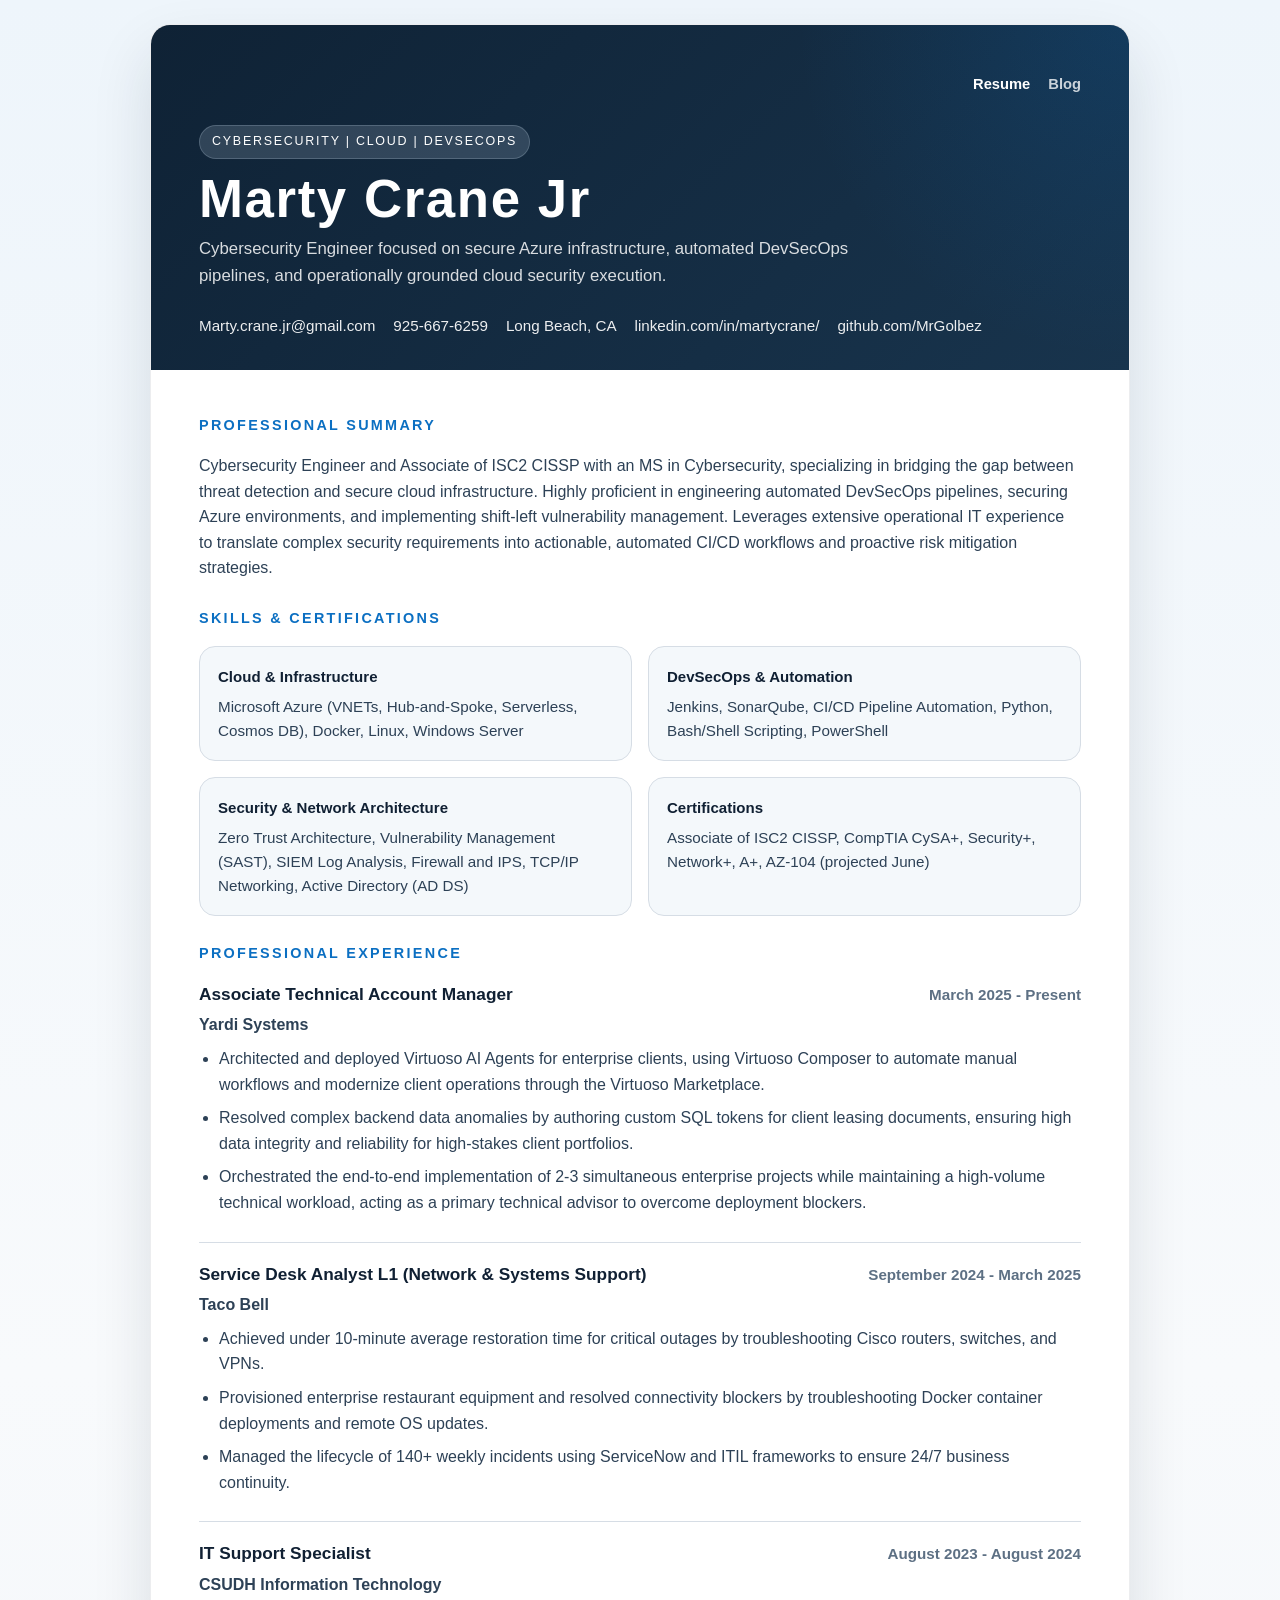
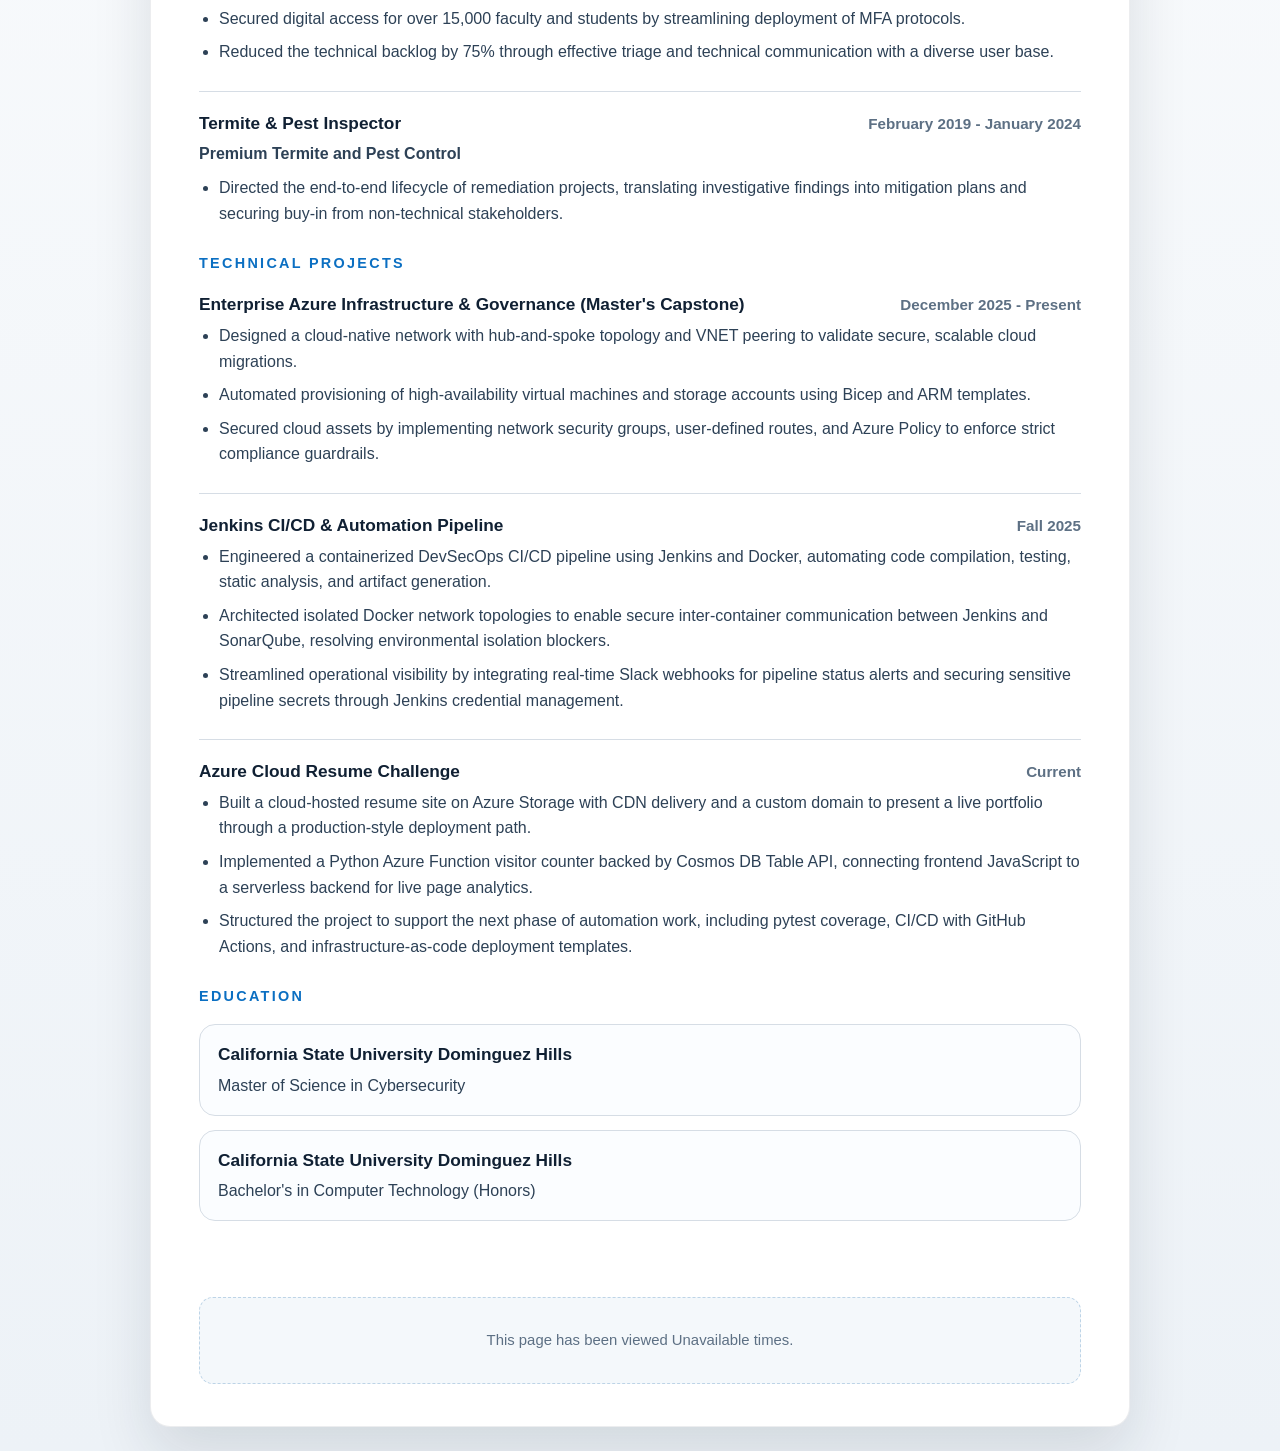
==== commit eff03cb7: "Add project blog page and update frontend docs" ====
--- a/index.html
+++ b/index.html
@@ -9,6 +9,10 @@
 <body>
     <div class="container">
         <header>
+            <nav class="site-nav" aria-label="Primary navigation">
+                <a href="index.html" aria-current="page">Resume</a>
+                <a href="blog.html">Blog</a>
+            </nav>
             <span class="eyebrow">Cybersecurity | Cloud | DevSecOps</span>
             <h1>Marty Crane Jr</h1>
             <p class="headline">Cybersecurity Engineer focused on secure Azure infrastructure, automated DevSecOps pipelines, and operationally grounded cloud security execution.</p>
@@ -158,7 +162,7 @@
         </main>
 
         <footer class="counter-section">
-            <p>This page has been viewed <span id="visitor-count" data-api-url="">Loading...</span> times.</p>
+            <p>This page has been viewed <span id="visitor-count" data-api-url="https://martycrane-resume-api-bxa8bwb9bsfrckb8.westus-01.azurewebsites.net/api/getresumecounter">Loading...</span> times.</p>
         </footer>
     </div>
 
--- a/styles.css
+++ b/styles.css
@@ -41,6 +41,25 @@
     color: #ffffff;
 }
 
+.site-nav {
+    display: flex;
+    justify-content: flex-end;
+    gap: 18px;
+    margin-bottom: 28px;
+    font-size: 0.92rem;
+    font-weight: 700;
+}
+
+.site-nav a {
+    color: rgba(255, 255, 255, 0.78);
+    text-decoration: none;
+}
+
+.site-nav a[aria-current="page"],
+.site-nav a:hover {
+    color: #ffffff;
+}
+
 .eyebrow {
     display: inline-block;
     margin-bottom: 12px;
@@ -86,6 +105,10 @@
     padding: 18px 48px 40px;
 }
 
+.article-layout {
+    padding-top: 34px;
+}
+
 section {
     margin-top: 26px;
 }
@@ -102,6 +125,50 @@
     margin: 0;
     color: var(--ink-700);
     font-size: 1rem;
+}
+
+.article-meta {
+    margin: 0 0 26px;
+    color: var(--ink-500);
+    font-weight: 600;
+}
+
+.blog-article {
+    max-width: 800px;
+}
+
+.blog-article section {
+    margin-top: 34px;
+}
+
+.blog-article p {
+    margin: 0 0 16px;
+    color: var(--ink-700);
+}
+
+.blog-article code {
+    font-family: Consolas, "Courier New", monospace;
+    font-size: 0.94em;
+    color: var(--ink-900);
+}
+
+.blog-article pre {
+    overflow-x: auto;
+    margin: 16px 0;
+    padding: 16px;
+    border: 1px solid var(--line);
+    border-radius: 10px;
+    background: #f7fafc;
+}
+
+.counter-section a {
+    color: var(--accent);
+    font-weight: 700;
+    text-decoration: none;
+}
+
+.counter-section a:hover {
+    text-decoration: underline;
 }
 
 .skills-grid {
@@ -224,6 +291,11 @@
         padding-top: 34px;
     }
 
+    .site-nav {
+        justify-content: flex-start;
+        margin-bottom: 22px;
+    }
+
     .skills-grid {
         grid-template-columns: 1fr;
     }
